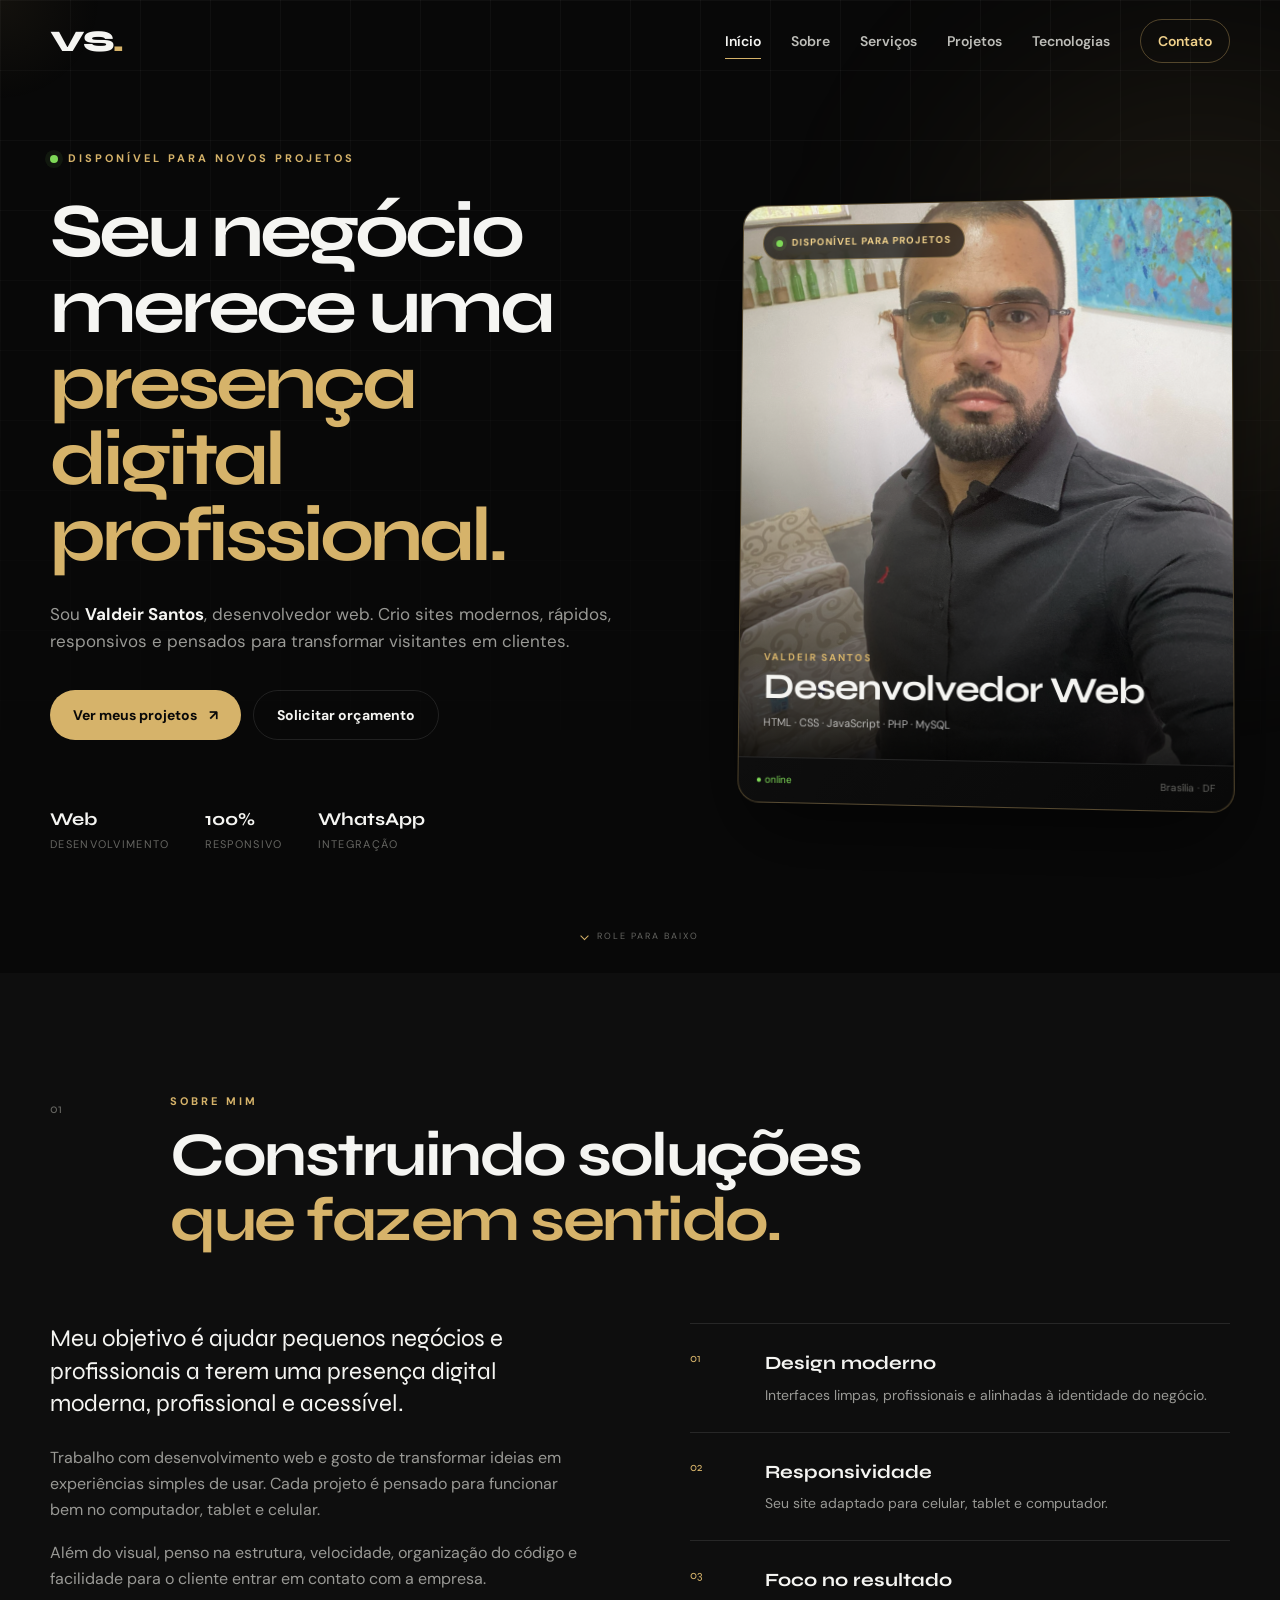
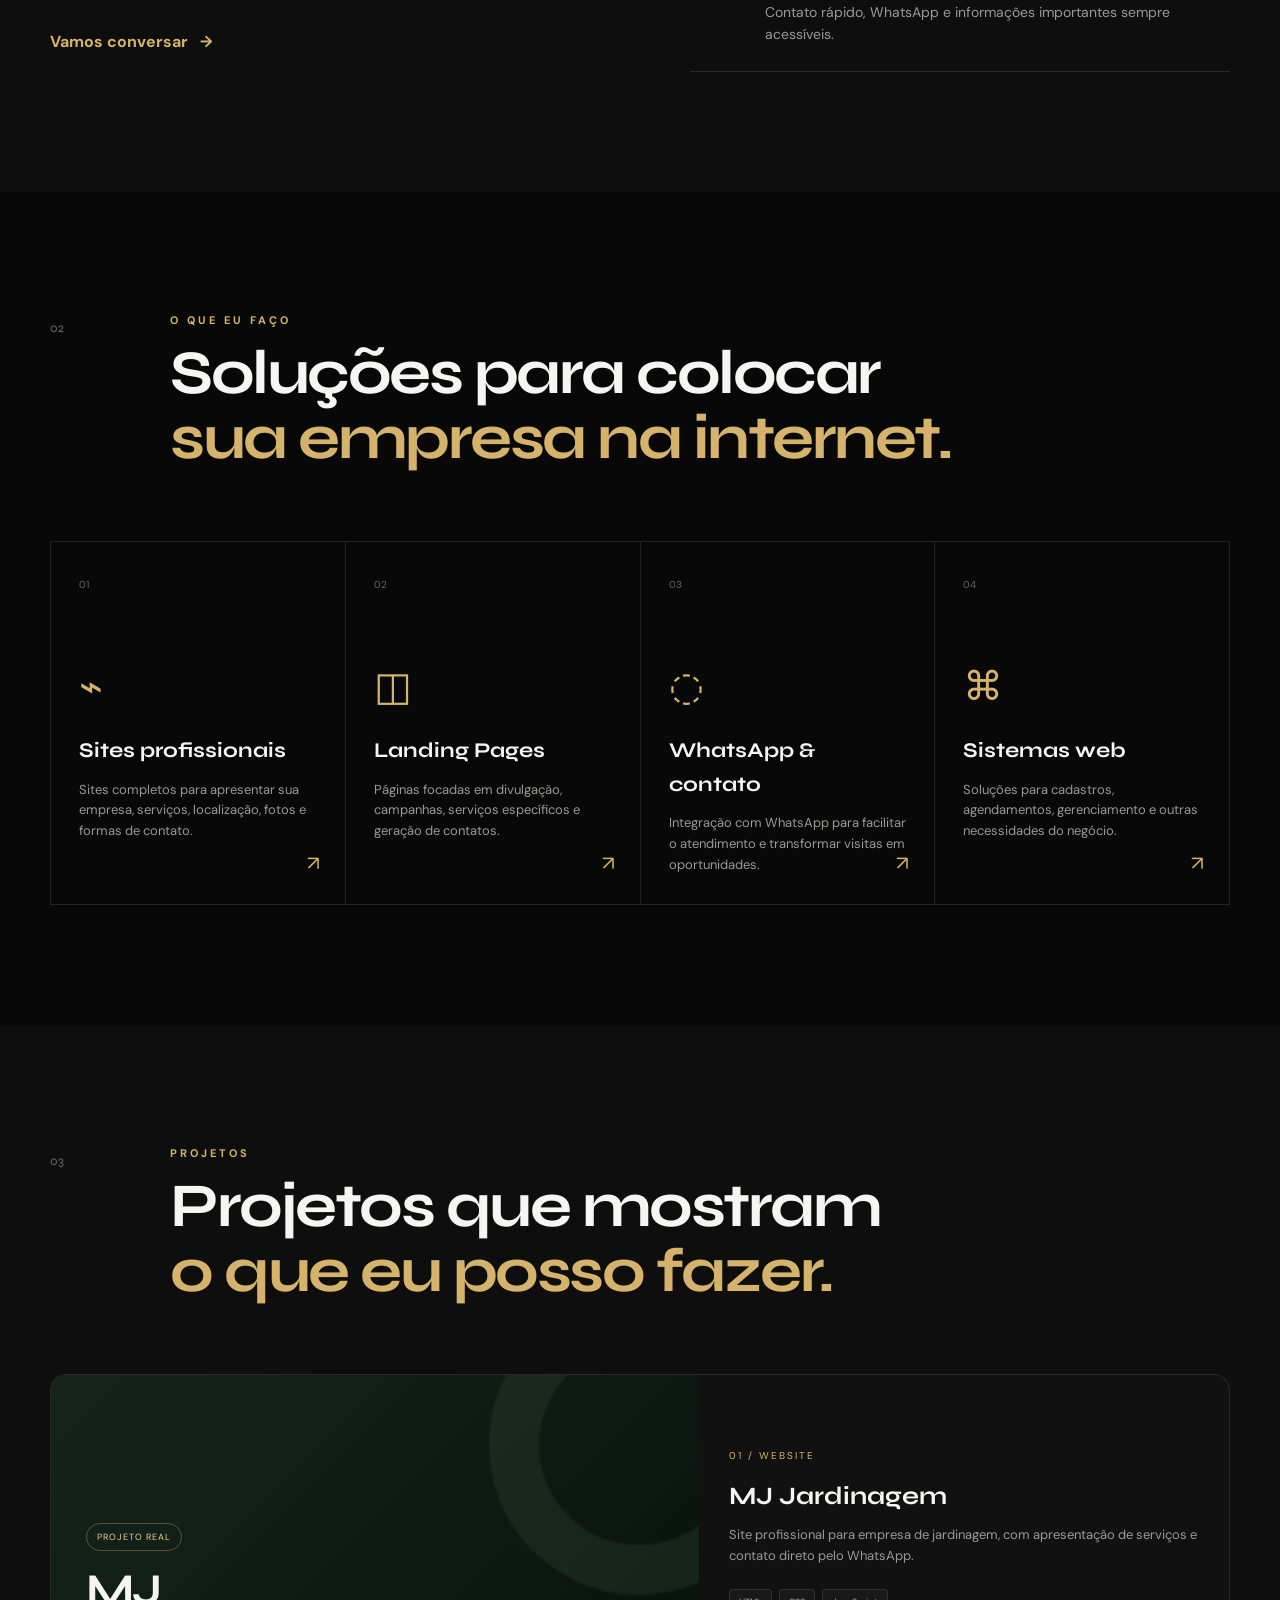
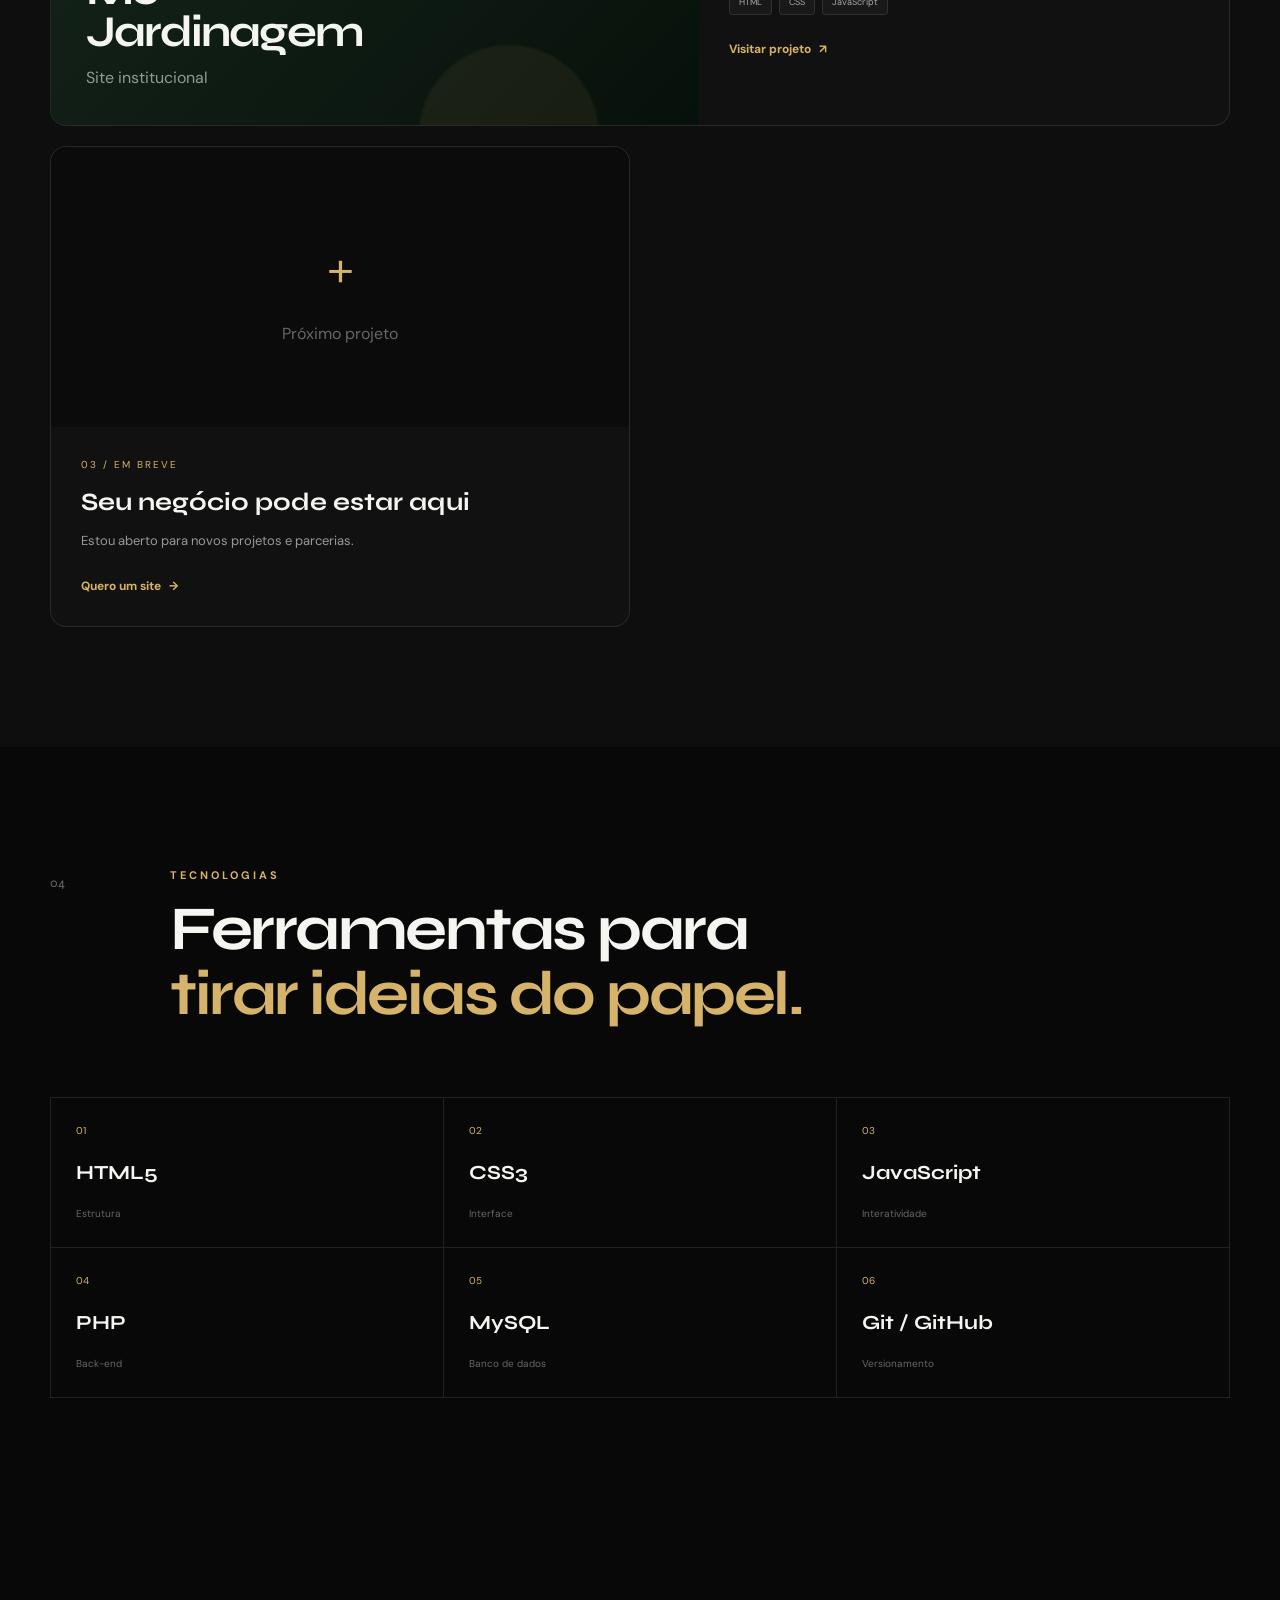
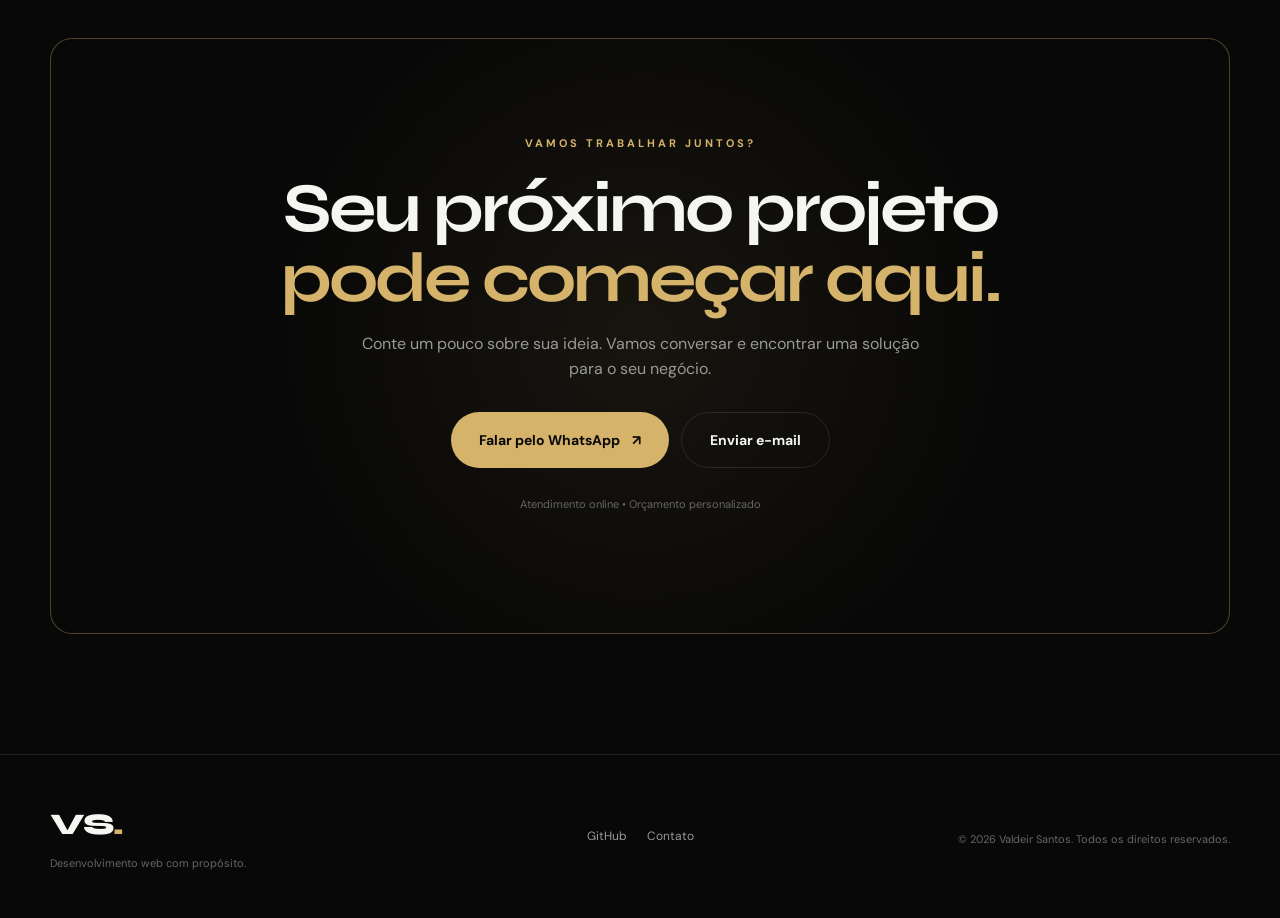
==== index.html @ 9210823c "Add files via upload" ====
<!DOCTYPE html>
<html lang="pt-BR">
<head>
    <meta charset="UTF-8">
    <meta name="viewport" content="width=device-width, initial-scale=1.0">
    <meta name="description" content="Portfólio profissional de Valdeir Santos — Desenvolvimento Web, sites profissionais, landing pages e sistemas web.">
    <meta name="author" content="Valdeir Santos">
    <meta name="theme-color" content="#0b0b0b">
    <title>Valdeir Santos | Desenvolvedor Web</title>

    <link rel="preconnect" href="https://fonts.googleapis.com">
    <link rel="preconnect" href="https://fonts.gstatic.com" crossorigin>
    <link href="https://fonts.googleapis.com/css2?family=DM+Sans:wght@400;500;600;700&family=Syne:wght@600;700;800&display=swap" rel="stylesheet">
    <link rel="stylesheet" href="style.css">
</head>

<body>
    <div class="cursor-glow"></div>

    <header class="header" id="header">
        <div class="container nav">
            <a href="#inicio" class="logo" aria-label="Página inicial">
                VS<span>.</span>
            </a>

            <button class="menu-toggle" id="menuToggle" aria-label="Abrir menu" aria-expanded="false">
                <span></span><span></span><span></span>
            </button>

            <nav class="nav-menu" id="navMenu">
                <a href="#inicio" class="nav-link active">Início</a>
                <a href="#sobre" class="nav-link">Sobre</a>
                <a href="#servicos" class="nav-link">Serviços</a>
                <a href="#projetos" class="nav-link">Projetos</a>
                <a href="#tecnologias" class="nav-link">Tecnologias</a>
                <a href="#contato" class="nav-link nav-cta">Contato</a>
            </nav>
        </div>
    </header>

    <main>
        <!-- HERO -->
        <section class="hero section" id="inicio">
            <div class="hero-grid"></div>

            <div class="container hero-content">
                <div class="hero-text reveal">
                    <p class="eyebrow"><span class="status-dot"></span> Disponível para novos projetos</p>

                    <h1>
                        Seu negócio merece uma
                        <span>presença digital profissional.</span>
                    </h1>

                    <p class="hero-description">
                        Sou <strong>Valdeir Santos</strong>, desenvolvedor web.
                        Crio sites modernos, rápidos, responsivos e pensados para
                        transformar visitantes em clientes.
                    </p>

                    <div class="hero-buttons">
                        <a href="#projetos" class="btn btn-primary">
                            Ver meus projetos
                            <span>↗</span>
                        </a>
                        <a href="#contato" class="btn btn-outline">
                            Solicitar orçamento
                        </a>
                    </div>

                    <div class="hero-stats">
                        <div>
                            <strong>Web</strong>
                            <span>Desenvolvimento</span>
                        </div>
                        <div>
                            <strong>100%</strong>
                            <span>Responsivo</span>
                        </div>
                        <div>
                            <strong>WhatsApp</strong>
                            <span>Integração</span>
                        </div>
                    </div>
                </div>

                <div class="hero-card-wrap reveal">
                    <div class="hero-photo-card">
                        <div class="hero-photo-frame">
                            <img
                                src="valdeir-santos.jpg"
                                alt="Valdeir Santos — Desenvolvedor Web"
                                class="hero-photo"
                            >
                            <div class="photo-gradient"></div>

                            <div class="photo-top-badge">
                                <span class="photo-status"></span>
                                Disponível para projetos
                            </div>

                            <div class="photo-info">
                                <span>VALDEIR SANTOS</span>
                                <strong>Desenvolvedor Web</strong>
                                <small>HTML · CSS · JavaScript · PHP · MySQL</small>
                            </div>
                        </div>

                        <div class="photo-card-footer">
                            <span>● online</span>
                            <span>Brasília · DF</span>
                        </div>
                    </div>
                </div>
                </div>
            </div>

            <div class="scroll-indicator">
                <span></span>
                role para baixo
            </div>
        </section>

        <!-- SOBRE -->
        <section class="section about" id="sobre">
            <div class="container">
                <div class="section-heading reveal">
                    <span class="section-number">01</span>
                    <div>
                        <p class="section-label">Sobre mim</p>
                        <h2>Construindo soluções<br><span>que fazem sentido.</span></h2>
                    </div>
                </div>

                <div class="about-grid">
                    <div class="about-text reveal">
                        <p class="lead">
                            Meu objetivo é ajudar pequenos negócios e profissionais
                            a terem uma presença digital moderna, profissional e
                            acessível.
                        </p>

                        <p>
                            Trabalho com desenvolvimento web e gosto de transformar
                            ideias em experiências simples de usar. Cada projeto é
                            pensado para funcionar bem no computador, tablet e celular.
                        </p>

                        <p>
                            Além do visual, penso na estrutura, velocidade,
                            organização do código e facilidade para o cliente entrar
                            em contato com a empresa.
                        </p>

                        <a href="#contato" class="text-link">Vamos conversar <span>→</span></a>
                    </div>

                    <div class="about-highlights reveal">
                        <div class="highlight">
                            <span class="highlight-icon">01</span>
                            <div>
                                <h3>Design moderno</h3>
                                <p>Interfaces limpas, profissionais e alinhadas à identidade do negócio.</p>
                            </div>
                        </div>

                        <div class="highlight">
                            <span class="highlight-icon">02</span>
                            <div>
                                <h3>Responsividade</h3>
                                <p>Seu site adaptado para celular, tablet e computador.</p>
                            </div>
                        </div>

                        <div class="highlight">
                            <span class="highlight-icon">03</span>
                            <div>
                                <h3>Foco no resultado</h3>
                                <p>Contato rápido, WhatsApp e informações importantes sempre acessíveis.</p>
                            </div>
                        </div>
                    </div>
                </div>
            </div>
        </section>

        <!-- SERVIÇOS -->
        <section class="section services" id="servicos">
            <div class="container">
                <div class="section-heading reveal">
                    <span class="section-number">02</span>
                    <div>
                        <p class="section-label">O que eu faço</p>
                        <h2>Soluções para colocar<br><span>sua empresa na internet.</span></h2>
                    </div>
                </div>

                <div class="services-grid">
                    <article class="service-card reveal">
                        <span class="service-number">01</span>
                        <div class="service-icon">⌁</div>
                        <h3>Sites profissionais</h3>
                        <p>Sites completos para apresentar sua empresa, serviços, localização, fotos e formas de contato.</p>
                        <span class="service-arrow">↗</span>
                    </article>

                    <article class="service-card reveal">
                        <span class="service-number">02</span>
                        <div class="service-icon">◫</div>
                        <h3>Landing Pages</h3>
                        <p>Páginas focadas em divulgação, campanhas, serviços específicos e geração de contatos.</p>
                        <span class="service-arrow">↗</span>
                    </article>

                    <article class="service-card reveal">
                        <span class="service-number">03</span>
                        <div class="service-icon">◌</div>
                        <h3>WhatsApp & contato</h3>
                        <p>Integração com WhatsApp para facilitar o atendimento e transformar visitas em oportunidades.</p>
                        <span class="service-arrow">↗</span>
                    </article>

                    <article class="service-card reveal">
                        <span class="service-number">04</span>
                        <div class="service-icon">⌘</div>
                        <h3>Sistemas web</h3>
                        <p>Soluções para cadastros, agendamentos, gerenciamento e outras necessidades do negócio.</p>
                        <span class="service-arrow">↗</span>
                    </article>
                </div>
            </div>
        </section>

        <!-- PROJETOS -->
        <section class="section projects" id="projetos">
            <div class="container">
                <div class="section-heading reveal">
                    <span class="section-number">03</span>
                    <div>
                        <p class="section-label">Projetos</p>
                        <h2>Projetos que mostram<br><span>o que eu posso fazer.</span></h2>
                    </div>
                </div>

                <div class="projects-grid">
                    <article class="project-card featured reveal">
                        <div class="project-visual gardening">
                            <div class="visual-content">
                                <span class="visual-badge">Projeto real</span>
                                <h3>MJ<br>Jardinagem</h3>
                                <p>Site institucional</p>
                            </div>
                            <div class="visual-shape shape-one"></div>
                            <div class="visual-shape shape-two"></div>
                        </div>

                        <div class="project-info">
                            <div>
                                <span class="project-type">01 / Website</span>
                                <h3>MJ Jardinagem</h3>
                                <p>Site profissional para empresa de jardinagem, com apresentação de serviços e contato direto pelo WhatsApp.</p>
                            </div>
                            <div class="project-tags">
                                <span>HTML</span>
                                <span>CSS</span>
                                <span>JavaScript</span>
                            </div>
                           <a class="project-link"
   href="https://valdeir1003.github.io/mj-jardinagem/index.html"
   target="_blank"
   rel="noopener noreferrer">
    Visitar projeto <span>↗</span>
</a>
                        </div>
                    </article>
                    <article class="project-card coming-soon reveal">
                        <div class="project-visual future">
                            <div class="future-plus">+</div>
                            <span>Próximo projeto</span>
                        </div>
                        <div class="project-info">
                            <span class="project-type">03 / Em breve</span>
                            <h3>Seu negócio pode estar aqui</h3>
                            <p>Estou aberto para novos projetos e parcerias.</p>
                            <a href="#contato" class="project-link">Quero um site <span>→</span></a>
                        </div>
                    </article>
                </div>
            </div>
        </section>

        <!-- TECNOLOGIAS -->
        <section class="section technologies" id="tecnologias">
            <div class="container">
                <div class="section-heading reveal">
                    <span class="section-number">04</span>
                    <div>
                        <p class="section-label">Tecnologias</p>
                        <h2>Ferramentas para<br><span>tirar ideias do papel.</span></h2>
                    </div>
                </div>

                <div class="tech-list reveal">
                    <div class="tech-item">
                        <span class="tech-symbol">01</span>
                        <strong>HTML5</strong>
                        <small>Estrutura</small>
                    </div>
                    <div class="tech-item">
                        <span class="tech-symbol">02</span>
                        <strong>CSS3</strong>
                        <small>Interface</small>
                    </div>
                    <div class="tech-item">
                        <span class="tech-symbol">03</span>
                        <strong>JavaScript</strong>
                        <small>Interatividade</small>
                    </div>
                    <div class="tech-item">
                        <span class="tech-symbol">04</span>
                        <strong>PHP</strong>
                        <small>Back-end</small>
                    </div>
                    <div class="tech-item">
                        <span class="tech-symbol">05</span>
                        <strong>MySQL</strong>
                        <small>Banco de dados</small>
                    </div>
                    <div class="tech-item">
                        <span class="tech-symbol">06</span>
                        <strong>Git / GitHub</strong>
                        <small>Versionamento</small>
                    </div>
                </div>
            </div>
        </section>

        <!-- CTA -->
        <section class="cta-section" id="contato">
            <div class="container">
                <div class="cta-box reveal">
                    <span class="section-label">Vamos trabalhar juntos?</span>
                    <h2>Seu próximo projeto<br><span>pode começar aqui.</span></h2>
                    <p>Conte um pouco sobre sua ideia. Vamos conversar e encontrar uma solução para o seu negócio.</p>

                    <div class="cta-buttons">
                        <a class="btn btn-primary btn-large" id="whatsappButton" href="#" target="_blank" rel="noopener noreferrer">
                            Falar pelo WhatsApp <span>↗</span>
                        </a>
                        <a class="btn btn-outline btn-large" href="mailto:valdeir4500@gmail.com">
                            Enviar e-mail
                        </a>
                    </div>

                    <p class="contact-note">Atendimento online • Orçamento personalizado</p>
                </div>
            </div>
        </section>
    </main>

    <footer class="footer">
        <div class="container footer-content">
            <div>
                <a href="#inicio" class="logo">VS<span>.</span></a>
                <p>Desenvolvimento web com propósito.</p>
            </div>

            <div class="footer-social">
                <a href="https://github.com/valdeir1003" target="_blank" rel="noopener noreferrer" aria-label="GitHub">GitHub</a>
                <a href="#contato">Contato</a>
            </div>

            <p class="copyright">© <span id="year"></span> Valdeir Santos. Todos os direitos reservados.</p>
        </div>
    </footer>

    <a href="#inicio" class="back-top" id="backTop" aria-label="Voltar ao topo">↑</a>

    <script src="script.js"></script>
</body>
</html>
---- style.css ----
* {
    margin: 0;
    padding: 0;
    box-sizing: border-box;
}

:root {
    --bg: #080808;
    --bg-soft: #0e0e0e;
    --card: #111111;
    --card-hover: #151515;
    --text: #f5f5f2;
    --muted: #999995;
    --muted-2: #666662;
    --gold: #d6b36a;
    --gold-light: #f0d18b;
    --line: rgba(255, 255, 255, 0.10);
    --line-gold: rgba(214, 179, 106, 0.35);
    --max: 1180px;
}

html {
    scroll-behavior: smooth;
}

body {
    background: var(--bg);
    color: var(--text);
    font-family: "DM Sans", sans-serif;
    line-height: 1.6;
    overflow-x: hidden;
}

body::selection {
    background: var(--gold);
    color: #000;
}

a {
    color: inherit;
    text-decoration: none;
}

button,
a {
    -webkit-tap-highlight-color: transparent;
}

.container {
    width: min(100% - 40px, var(--max));
    margin-inline: auto;
}

.section {
    padding: 120px 0;
    position: relative;
}

.header {
    position: fixed;
    inset: 0 0 auto;
    z-index: 1000;
    border-bottom: 1px solid transparent;
    transition: 0.3s ease;
}

.header.scrolled {
    background: rgba(8, 8, 8, 0.88);
    backdrop-filter: blur(18px);
    border-bottom-color: var(--line);
}

.nav {
    height: 82px;
    display: flex;
    align-items: center;
    justify-content: space-between;
}

.logo {
    font-family: "Syne", sans-serif;
    font-size: 30px;
    font-weight: 800;
    letter-spacing: -2px;
}

.logo span {
    color: var(--gold);
}

.nav-menu {
    display: flex;
    align-items: center;
    gap: 30px;
}

.nav-link {
    position: relative;
    color: #bdbdb8;
    font-size: 14px;
    font-weight: 600;
    transition: 0.25s ease;
}

.nav-link:hover,
.nav-link.active {
    color: var(--text);
}

.nav-link:not(.nav-cta)::after {
    content: "";
    position: absolute;
    width: 0;
    height: 1px;
    left: 0;
    bottom: -7px;
    background: var(--gold);
    transition: width 0.25s ease;
}

.nav-link:hover::after,
.nav-link.active::after {
    width: 100%;
}

.nav-cta {
    border: 1px solid var(--line-gold);
    padding: 10px 17px;
    border-radius: 999px;
    color: var(--gold-light);
}

.nav-cta:hover {
    background: var(--gold);
    color: #080808;
}

.menu-toggle {
    display: none;
    background: none;
    border: 0;
    cursor: pointer;
}

.menu-toggle span {
    width: 27px;
    height: 2px;
    display: block;
    background: var(--text);
    margin: 5px 0;
    transition: 0.25s;
}

/* HERO */
.hero {
    min-height: 100vh;
    display: flex;
    align-items: center;
    padding-top: 150px;
    overflow: hidden;
}

.hero-grid {
    position: absolute;
    inset: 0;
    background-image:
        linear-gradient(rgba(255,255,255,.035) 1px, transparent 1px),
        linear-gradient(90deg, rgba(255,255,255,.035) 1px, transparent 1px);
    background-size: 70px 70px;
    mask-image: linear-gradient(to bottom, black, transparent 90%);
    pointer-events: none;
}

.hero::before {
    content: "";
    position: absolute;
    width: 520px;
    height: 520px;
    right: -180px;
    top: 5%;
    background: rgba(214, 179, 106, 0.08);
    filter: blur(100px);
    border-radius: 50%;
}

.hero-content {
    position: relative;
    display: grid;
    grid-template-columns: 1.1fr .9fr;
    align-items: center;
    gap: 80px;
}

.eyebrow,
.section-label {
    color: var(--gold);
    text-transform: uppercase;
    letter-spacing: 3px;
    font-size: 11px;
    font-weight: 700;
}

.eyebrow {
    display: flex;
    align-items: center;
    gap: 10px;
    margin-bottom: 25px;
}

.status-dot {
    width: 8px;
    height: 8px;
    border-radius: 50%;
    background: #7ed957;
    box-shadow: 0 0 0 5px rgba(126, 217, 87, .08);
}

.hero h1 {
    max-width: 760px;
    font-family: "Syne", sans-serif;
    font-size: clamp(48px, 6vw, 82px);
    line-height: .99;
    letter-spacing: -4px;
}

.hero h1 span,
.section-heading h2 span,
.cta-box h2 span {
    color: var(--gold);
}

.hero-description {
    max-width: 640px;
    color: var(--muted);
    font-size: 17px;
    margin: 28px 0 35px;
}

.hero-description strong {
    color: var(--text);
}

.hero-buttons,
.cta-buttons {
    display: flex;
    flex-wrap: wrap;
    gap: 12px;
}

.btn {
    display: inline-flex;
    align-items: center;
    justify-content: center;
    gap: 12px;
    min-height: 50px;
    padding: 0 23px;
    border-radius: 999px;
    font-size: 14px;
    font-weight: 700;
    transition: transform .25s ease, background .25s ease, border .25s ease;
}

.btn:hover {
    transform: translateY(-3px);
}

.btn-primary {
    color: #080808;
    background: var(--gold);
}

.btn-primary:hover {
    background: var(--gold-light);
}

.btn-outline {
    border: 1px solid var(--line);
    color: var(--text);
}

.btn-outline:hover {
    border-color: var(--line-gold);
    background: rgba(214,179,106,.06);
}

.hero-stats {
    display: flex;
    gap: 35px;
    margin-top: 65px;
}

.hero-stats div {
    display: flex;
    flex-direction: column;
    gap: 2px;
}

.hero-stats strong {
    font-family: "Syne", sans-serif;
    font-size: 18px;
}

.hero-stats span {
    color: var(--muted-2);
    font-size: 11px;
    text-transform: uppercase;
    letter-spacing: 1.3px;
}

.hero-card-wrap {
    perspective: 1200px;
}

.hero-card {
    border: 1px solid var(--line);
    background: linear-gradient(145deg, #151515, #0b0b0b);
    border-radius: 18px;
    overflow: hidden;
    box-shadow: 0 35px 80px rgba(0,0,0,.5);
    transform: rotateY(-8deg) rotateX(3deg);
    transition: transform .5s ease;
}

.hero-card:hover {
    transform: rotateY(0) rotateX(0) translateY(-8px);
}

.card-top {
    height: 46px;
    display: flex;
    align-items: center;
    gap: 6px;
    padding: 0 16px;
    border-bottom: 1px solid var(--line);
}

.window-dot {
    width: 7px;
    height: 7px;
    border-radius: 50%;
    background: #555;
}

.code-label {
    margin-left: auto;
    color: var(--muted-2);
    font-size: 10px;
}

.code {
    padding: 40px 30px;
    font-family: "Courier New", monospace;
    font-size: 14px;
    line-height: 2;
    color: #c8c8c8;
}

.indent {
    padding-left: 22px;
}

.code-purple { color: #c792ea; }
.code-blue { color: #82aaff; }
.code-green { color: #c3e88d; }
.code-yellow { color: #ecc48d; }
.code-orange { color: #f78c6c; }

.card-footer {
    display: flex;
    justify-content: space-between;
    padding: 14px 18px;
    border-top: 1px solid var(--line);
    color: var(--muted-2);
    font-size: 10px;
}

.card-footer span:first-child {
    color: #7ed957;
}

.scroll-indicator {
    position: absolute;
    bottom: 30px;
    left: 50%;
    transform: translateX(-50%);
    display: flex;
    align-items: center;
    gap: 9px;
    color: var(--muted-2);
    font-size: 9px;
    text-transform: uppercase;
    letter-spacing: 2px;
}

.scroll-indicator span {
    width: 6px;
    height: 6px;
    border-right: 1px solid var(--gold);
    border-bottom: 1px solid var(--gold);
    transform: rotate(45deg);
}

/* SECTION HEADING */
.section-heading {
    display: grid;
    grid-template-columns: 90px 1fr;
    gap: 30px;
    margin-bottom: 70px;
}

.section-number {
    color: var(--muted-2);
    font-family: "Syne", sans-serif;
    font-size: 13px;
    padding-top: 6px;
}

.section-heading h2 {
    margin-top: 12px;
    font-family: "Syne", sans-serif;
    font-size: clamp(38px, 5vw, 62px);
    line-height: 1.05;
    letter-spacing: -2.5px;
}

/* ABOUT */
.about {
    background: var(--bg-soft);
}

.about-grid {
    display: grid;
    grid-template-columns: 1fr 1fr;
    gap: 100px;
}

.about-text .lead {
    color: var(--text);
    font-family: "Syne", sans-serif;
    font-size: 24px;
    line-height: 1.35;
    margin-bottom: 25px;
}

.about-text p:not(.lead) {
    color: var(--muted);
    margin-bottom: 18px;
}

.text-link {
    display: inline-flex;
    gap: 12px;
    color: var(--gold);
    font-weight: 700;
    margin-top: 20px;
}

.text-link span {
    transition: .25s;
}

.text-link:hover span {
    transform: translateX(5px);
}

.about-highlights {
    border-top: 1px solid var(--line);
}

.highlight {
    display: grid;
    grid-template-columns: 55px 1fr;
    gap: 20px;
    padding: 25px 0;
    border-bottom: 1px solid var(--line);
}

.highlight-icon {
    color: var(--gold);
    font-family: "Syne", sans-serif;
    font-size: 12px;
}

.highlight h3 {
    font-family: "Syne", sans-serif;
    margin-bottom: 5px;
}

.highlight p {
    color: var(--muted);
    font-size: 14px;
}

/* SERVICES */
.services-grid {
    display: grid;
    grid-template-columns: repeat(4, 1fr);
    border-top: 1px solid var(--line);
    border-left: 1px solid var(--line);
}

.service-card {
    position: relative;
    min-height: 340px;
    padding: 28px;
    border-right: 1px solid var(--line);
    border-bottom: 1px solid var(--line);
    transition: .35s ease;
}

.service-card:hover {
    background: var(--card);
    transform: translateY(-5px);
}

.service-number {
    color: var(--muted-2);
    font-size: 10px;
}

.service-icon {
    color: var(--gold);
    font-size: 40px;
    line-height: 1;
    margin: 70px 0 28px;
}

.service-card h3 {
    font-family: "Syne", sans-serif;
    font-size: 21px;
    margin-bottom: 12px;
}

.service-card p {
    color: var(--muted);
    font-size: 13px;
}

.service-arrow {
    position: absolute;
    right: 25px;
    bottom: 25px;
    color: var(--gold);
    font-size: 20px;
}

/* PROJECTS */
.projects {
    background: var(--bg-soft);
}

.projects-grid {
    display: grid;
    grid-template-columns: repeat(2, 1fr);
    gap: 20px;
}

.project-card {
    background: var(--card);
    border: 1px solid var(--line);
    border-radius: 16px;
    overflow: hidden;
    transition: .35s ease;
}

.project-card:hover {
    transform: translateY(-6px);
    border-color: var(--line-gold);
}

.project-card.featured {
    grid-column: span 2;
    display: grid;
    grid-template-columns: 1.1fr .9fr;
}

.project-visual {
    min-height: 350px;
    position: relative;
    overflow: hidden;
    display: flex;
    align-items: flex-end;
    padding: 35px;
}

.gardening {
    background: linear-gradient(135deg, #15251b, #07110b);
}

.barber {
    background: linear-gradient(135deg, #211c15, #0c0a08);
    min-height: 280px;
}

.future {
    min-height: 280px;
    background: #0b0b0b;
    align-items: center;
    justify-content: center;
    flex-direction: column;
    gap: 12px;
    color: var(--muted-2);
}

.visual-content {
    position: relative;
    z-index: 2;
}

.visual-badge {
    display: inline-block;
    color: var(--gold-light);
    border: 1px solid var(--line-gold);
    padding: 6px 10px;
    border-radius: 999px;
    font-size: 9px;
    text-transform: uppercase;
    letter-spacing: 1px;
    margin-bottom: 18px;
}

.visual-content h3 {
    font-family: "Syne", sans-serif;
    font-size: 44px;
    line-height: .95;
    letter-spacing: -2px;
}

.visual-content p {
    color: rgba(255,255,255,.55);
    margin-top: 12px;
}

.visual-shape {
    position: absolute;
    border-radius: 50%;
    filter: blur(1px);
}

.shape-one {
    width: 300px;
    height: 300px;
    right: -90px;
    top: -80px;
    border: 50px solid rgba(111, 157, 105, .12);
}

.shape-two {
    width: 180px;
    height: 180px;
    right: 100px;
    bottom: -100px;
    background: rgba(168, 132, 72, .10);
}

.barber-lines::before,
.barber-lines::after {
    content: "";
    position: absolute;
    width: 420px;
    height: 40px;
    border: 2px solid rgba(214,179,106,.15);
    transform: rotate(-35deg);
}

.barber-lines::before {
    right: -100px;
    top: 50px;
}

.barber-lines::after {
    right: -120px;
    top: 140px;
}

.future-plus {
    font-size: 50px;
    color: var(--gold);
    font-weight: 300;
}

.project-info {
    padding: 30px;
    display: flex;
    flex-direction: column;
    justify-content: center;
}

.project-type {
    color: var(--gold);
    font-size: 10px;
    text-transform: uppercase;
    letter-spacing: 2px;
}

.project-info h3 {
    font-family: "Syne", sans-serif;
    font-size: 25px;
    margin: 9px 0;
}

.project-info p {
    color: var(--muted);
    font-size: 13px;
    max-width: 480px;
}

.project-tags {
    display: flex;
    flex-wrap: wrap;
    gap: 7px;
    margin-top: 22px;
}

.project-tags span {
    color: #aaa;
    background: #191919;
    border: 1px solid var(--line);
    padding: 5px 9px;
    border-radius: 4px;
    font-size: 9px;
}

.project-link {
    width: fit-content;
    display: inline-flex;
    align-items: center;
    gap: 8px;
    color: var(--gold);
    font-size: 12px;
    font-weight: 700;
    margin-top: 25px;
}

.project-link span {
    transition: .25s;
}

.project-link:hover span {
    transform: translate(4px, -4px);
}

/* TECHNOLOGIES */
.tech-list {
    display: grid;
    grid-template-columns: repeat(3, 1fr);
    border-top: 1px solid var(--line);
    border-left: 1px solid var(--line);
}

.tech-item {
    min-height: 150px;
    padding: 25px;
    border-right: 1px solid var(--line);
    border-bottom: 1px solid var(--line);
    display: flex;
    flex-direction: column;
    justify-content: space-between;
    transition: .25s;
}

.tech-item:hover {
    background: var(--card);
}

.tech-symbol {
    color: var(--gold);
    font-size: 10px;
}

.tech-item strong {
    font-family: "Syne", sans-serif;
    font-size: 20px;
}

.tech-item small {
    color: var(--muted-2);
    font-size: 10px;
}

/* CTA */
.cta-section {
    padding: 120px 0;
}

.cta-box {
    text-align: center;
    border: 1px solid var(--line-gold);
    background: radial-gradient(circle at center, rgba(214,179,106,.08), transparent 60%);
    border-radius: 22px;
    padding: 90px 30px;
}

.cta-box h2 {
    font-family: "Syne", sans-serif;
    font-size: clamp(40px, 6vw, 70px);
    line-height: 1;
    letter-spacing: -3px;
    margin: 18px auto;
}

.cta-box > p {
    max-width: 580px;
    margin: 0 auto 30px;
    color: var(--muted);
}

.cta-buttons {
    justify-content: center;
}

.btn-large {
    min-height: 56px;
    padding-inline: 28px;
}

.contact-note {
    margin-top: 28px !important;
    color: var(--muted-2) !important;
    font-size: 11px;
}

/* FOOTER */
.footer {
    border-top: 1px solid var(--line);
    padding: 45px 0;
}

.footer-content {
    display: grid;
    grid-template-columns: 1fr auto 1fr;
    align-items: center;
    gap: 30px;
}

.footer p {
    color: var(--muted-2);
    font-size: 11px;
    margin-top: 7px;
}

.footer-social {
    display: flex;
    gap: 20px;
    color: var(--muted);
    font-size: 12px;
}

.footer-social a:hover {
    color: var(--gold);
}

.copyright {
    text-align: right;
}

/* BACK TOP */
.back-top {
    position: fixed;
    right: 22px;
    bottom: 22px;
    width: 42px;
    height: 42px;
    display: grid;
    place-items: center;
    border: 1px solid var(--line-gold);
    border-radius: 50%;
    background: rgba(8,8,8,.8);
    color: var(--gold);
    opacity: 0;
    visibility: hidden;
    transform: translateY(10px);
    transition: .3s;
    z-index: 900;
}

.back-top.show {
    opacity: 1;
    visibility: visible;
    transform: translateY(0);
}

/* REVEAL */
.reveal {
    opacity: 0;
    transform: translateY(25px);
    transition: opacity .7s ease, transform .7s ease;
}

.reveal.visible {
    opacity: 1;
    transform: translateY(0);
}

/* CURSOR */
.cursor-glow {
    position: fixed;
    width: 220px;
    height: 220px;
    pointer-events: none;
    border-radius: 50%;
    background: radial-gradient(circle, rgba(214,179,106,.06), transparent 65%);
    transform: translate(-50%, -50%);
    z-index: 0;
}

/* RESPONSIVE */
@media (max-width: 1000px) {
    .hero-content {
        grid-template-columns: 1fr;
        gap: 55px;
    }

    .hero-card-wrap {
        max-width: 650px;
    }

    .hero-card {
        transform: none;
    }

    .services-grid {
        grid-template-columns: repeat(2, 1fr);
    }

    .about-grid {
        gap: 50px;
    }
}

@media (max-width: 760px) {
    .container {
        width: min(100% - 28px, var(--max));
    }

    .section {
        padding: 85px 0;
    }

    .nav {
        height: 70px;
    }

    .menu-toggle {
        display: block;
        z-index: 1001;
    }

    .nav-menu {
        position: fixed;
        inset: 70px 0 auto;
        background: rgba(8,8,8,.97);
        backdrop-filter: blur(18px);
        padding: 25px 20px 30px;
        flex-direction: column;
        align-items: stretch;
        gap: 5px;
        border-bottom: 1px solid var(--line);
        transform: translateY(-130%);
        transition: .35s ease;
    }

    .nav-menu.open {
        transform: translateY(0);
    }

    .nav-link {
        padding: 13px 10px;
    }

    .nav-cta {
        text-align: center;
        margin-top: 8px;
    }

    .hero {
        padding-top: 120px;
        min-height: auto;
        padding-bottom: 100px;
    }

    .hero h1 {
        font-size: clamp(43px, 13vw, 62px);
        letter-spacing: -3px;
    }

    .hero-description {
        font-size: 15px;
    }

    .hero-stats {
        gap: 20px;
        margin-top: 45px;
        flex-wrap: wrap;
    }

    .hero-card {
        border-radius: 12px;
    }

    .code {
        padding: 28px 20px;
        font-size: 11px;
    }

    .section-heading {
        grid-template-columns: 1fr;
        gap: 10px;
        margin-bottom: 45px;
    }

    .section-heading h2 {
        font-size: 39px;
        letter-spacing: -1.8px;
    }

    .about-grid {
        grid-template-columns: 1fr;
        gap: 50px;
    }

    .services-grid {
        grid-template-columns: 1fr;
    }

    .service-card {
        min-height: 290px;
    }

    .service-icon {
        margin-top: 50px;
    }

    .projects-grid {
        grid-template-columns: 1fr;
    }

    .project-card.featured {
        grid-column: auto;
        display: block;
    }

    .project-visual {
        min-height: 290px;
    }

    .visual-content h3 {
        font-size: 38px;
    }

    .tech-list {
        grid-template-columns: repeat(2, 1fr);
    }

    .cta-section {
        padding: 85px 0;
    }

    .cta-box {
        padding: 65px 20px;
    }

    .cta-box h2 {
        font-size: 42px;
        letter-spacing: -2px;
    }

    .footer-content {
        grid-template-columns: 1fr;
        text-align: center;
    }

    .footer-social {
        justify-content: center;
    }

    .copyright {
        text-align: center;
    }

    .cursor-glow {
        display: none;
    }

    .scroll-indicator {
        display: none;
    }
}

@media (max-width: 430px) {
    .hero-buttons,
    .cta-buttons {
        flex-direction: column;
    }

    .btn {
        width: 100%;
    }

    .tech-list {
        grid-template-columns: 1fr;
    }

    .hero-stats {
        display: grid;
        grid-template-columns: 1fr 1fr;
    }
}


/* FOTO DE PERFIL — HERO */
.hero-photo-card {
    border: 1px solid var(--line-gold);
    background: linear-gradient(145deg, #151515, #090909);
    border-radius: 22px;
    overflow: hidden;
    box-shadow: 0 35px 80px rgba(0,0,0,.55);
    transform: rotateY(-5deg) rotateX(2deg);
    transition: transform .5s ease, border-color .35s ease;
}

.hero-photo-card:hover {
    transform: rotateY(0) rotateX(0) translateY(-8px);
    border-color: rgba(214,179,106,.55);
}

.hero-photo-frame {
    position: relative;
    min-height: 560px;
    overflow: hidden;
    background: #101010;
}

.hero-photo {
    width: 100%;
    height: 560px;
    display: block;
    object-fit: cover;
    object-position: center 24%;
    filter: saturate(.92) contrast(1.03);
}

.photo-gradient {
    position: absolute;
    inset: 0;
    background:
        linear-gradient(to bottom, rgba(0,0,0,.05) 35%, rgba(0,0,0,.18) 55%, rgba(0,0,0,.88) 100%);
    pointer-events: none;
}

.photo-top-badge {
    position: absolute;
    top: 20px;
    left: 20px;
    display: inline-flex;
    align-items: center;
    gap: 9px;
    padding: 9px 13px;
    border: 1px solid rgba(214,179,106,.42);
    border-radius: 999px;
    background: rgba(8,8,8,.68);
    backdrop-filter: blur(10px);
    color: var(--gold-light);
    font-size: 10px;
    font-weight: 700;
    text-transform: uppercase;
    letter-spacing: 1px;
}

.photo-status {
    width: 7px;
    height: 7px;
    border-radius: 50%;
    background: #7ed957;
    box-shadow: 0 0 0 4px rgba(126,217,87,.10);
}

.photo-info {
    position: absolute;
    left: 25px;
    right: 25px;
    bottom: 25px;
    display: flex;
    flex-direction: column;
    gap: 4px;
}

.photo-info span {
    color: var(--gold);
    font-size: 10px;
    font-weight: 700;
    letter-spacing: 2px;
}

.photo-info strong {
    font-family: "Syne", sans-serif;
    font-size: clamp(25px, 3vw, 36px);
    line-height: 1;
    letter-spacing: -1px;
}

.photo-info small {
    color: rgba(255,255,255,.68);
    font-size: 11px;
    margin-top: 5px;
}

.photo-card-footer {
    display: flex;
    justify-content: space-between;
    padding: 14px 18px;
    border-top: 1px solid var(--line);
    color: var(--muted-2);
    font-size: 10px;
}

.photo-card-footer span:first-child {
    color: #7ed957;
}

@media (max-width: 1000px) {
    .hero-photo-card {
        transform: none;
    }

    .hero-photo-frame,
    .hero-photo {
        min-height: 520px;
        height: 520px;
    }
}

@media (max-width: 760px) {
    .hero-photo-card {
        border-radius: 16px;
    }

    .hero-photo-frame,
    .hero-photo {
        min-height: 480px;
        height: 480px;
    }

    .photo-top-badge {
        top: 15px;
        left: 15px;
        font-size: 9px;
    }

    .photo-info {
        left: 18px;
        right: 18px;
        bottom: 20px;
    }
}

@media (max-width: 430px) {
    .hero-photo-frame,
    .hero-photo {
        min-height: 430px;
        height: 430px;
    }

    .photo-info strong {
        font-size: 27px;
    }

    .photo-info small {
        font-size: 10px;
    }
}
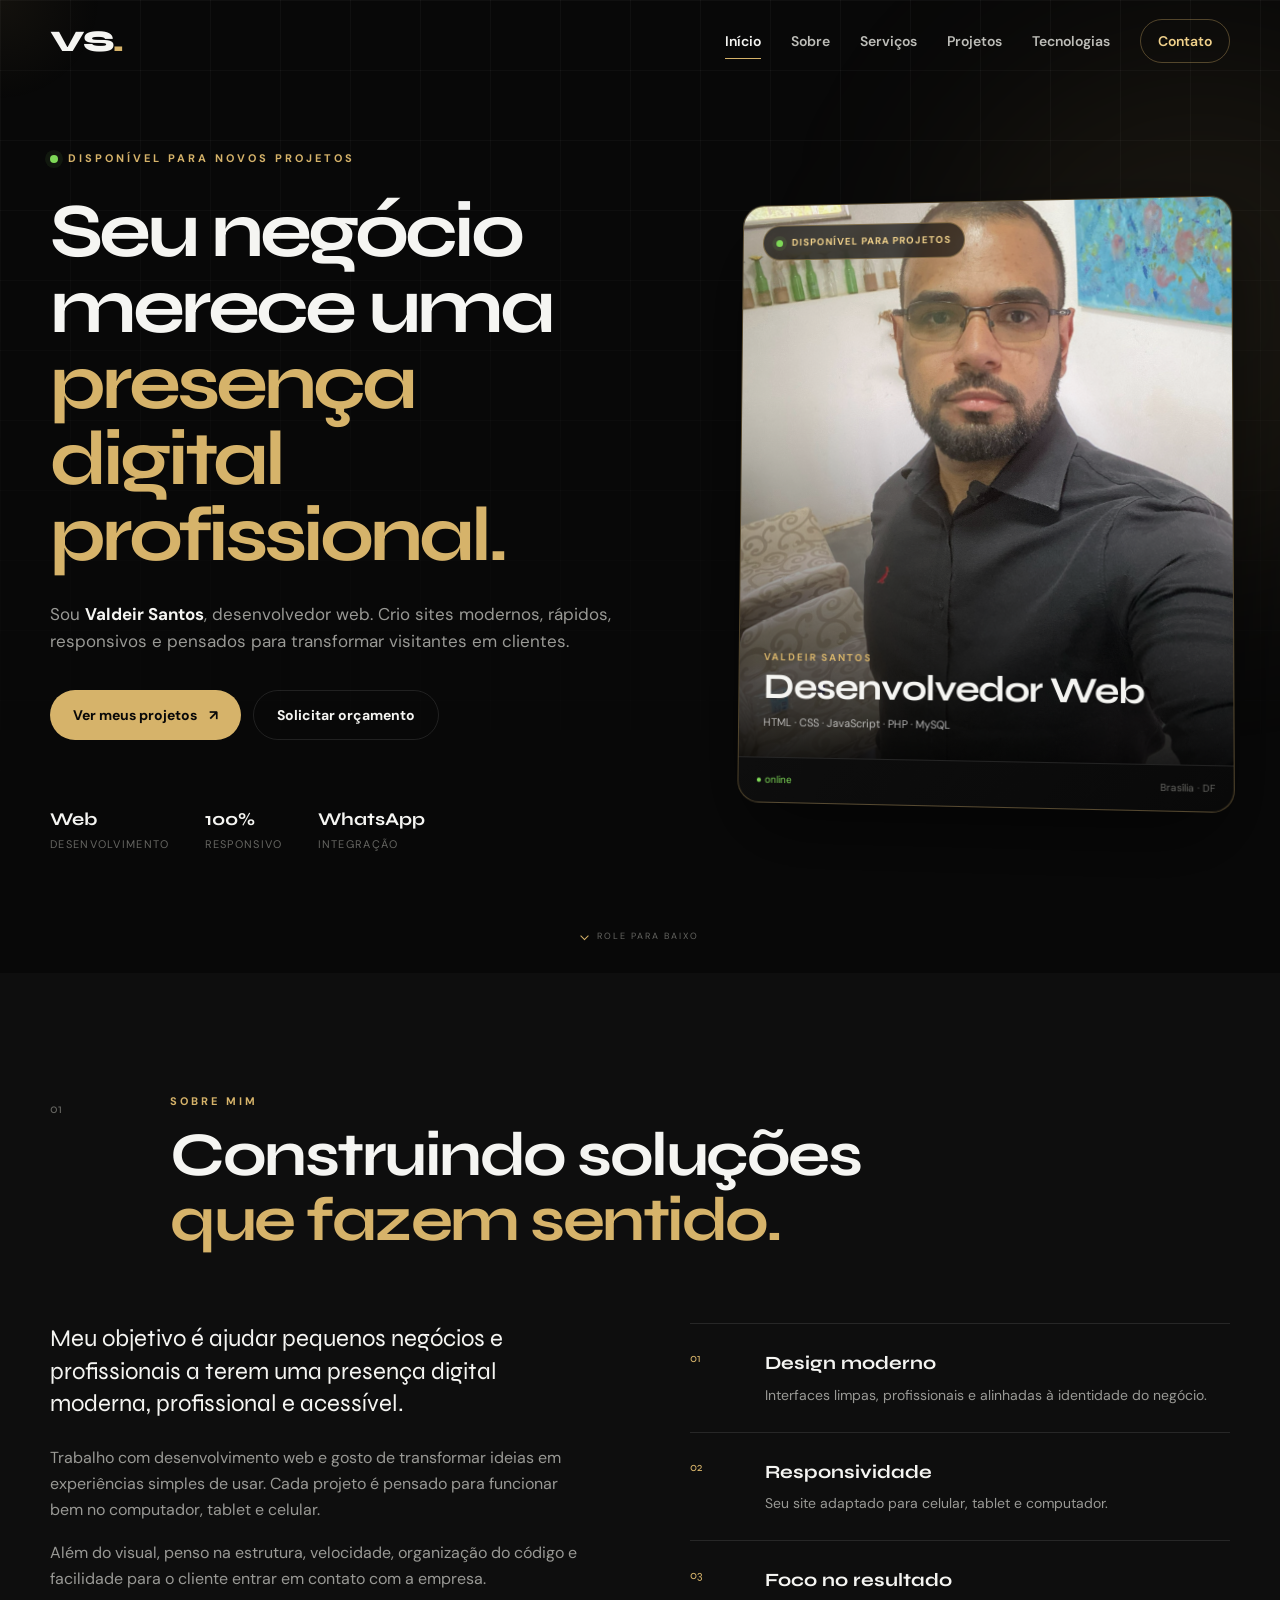
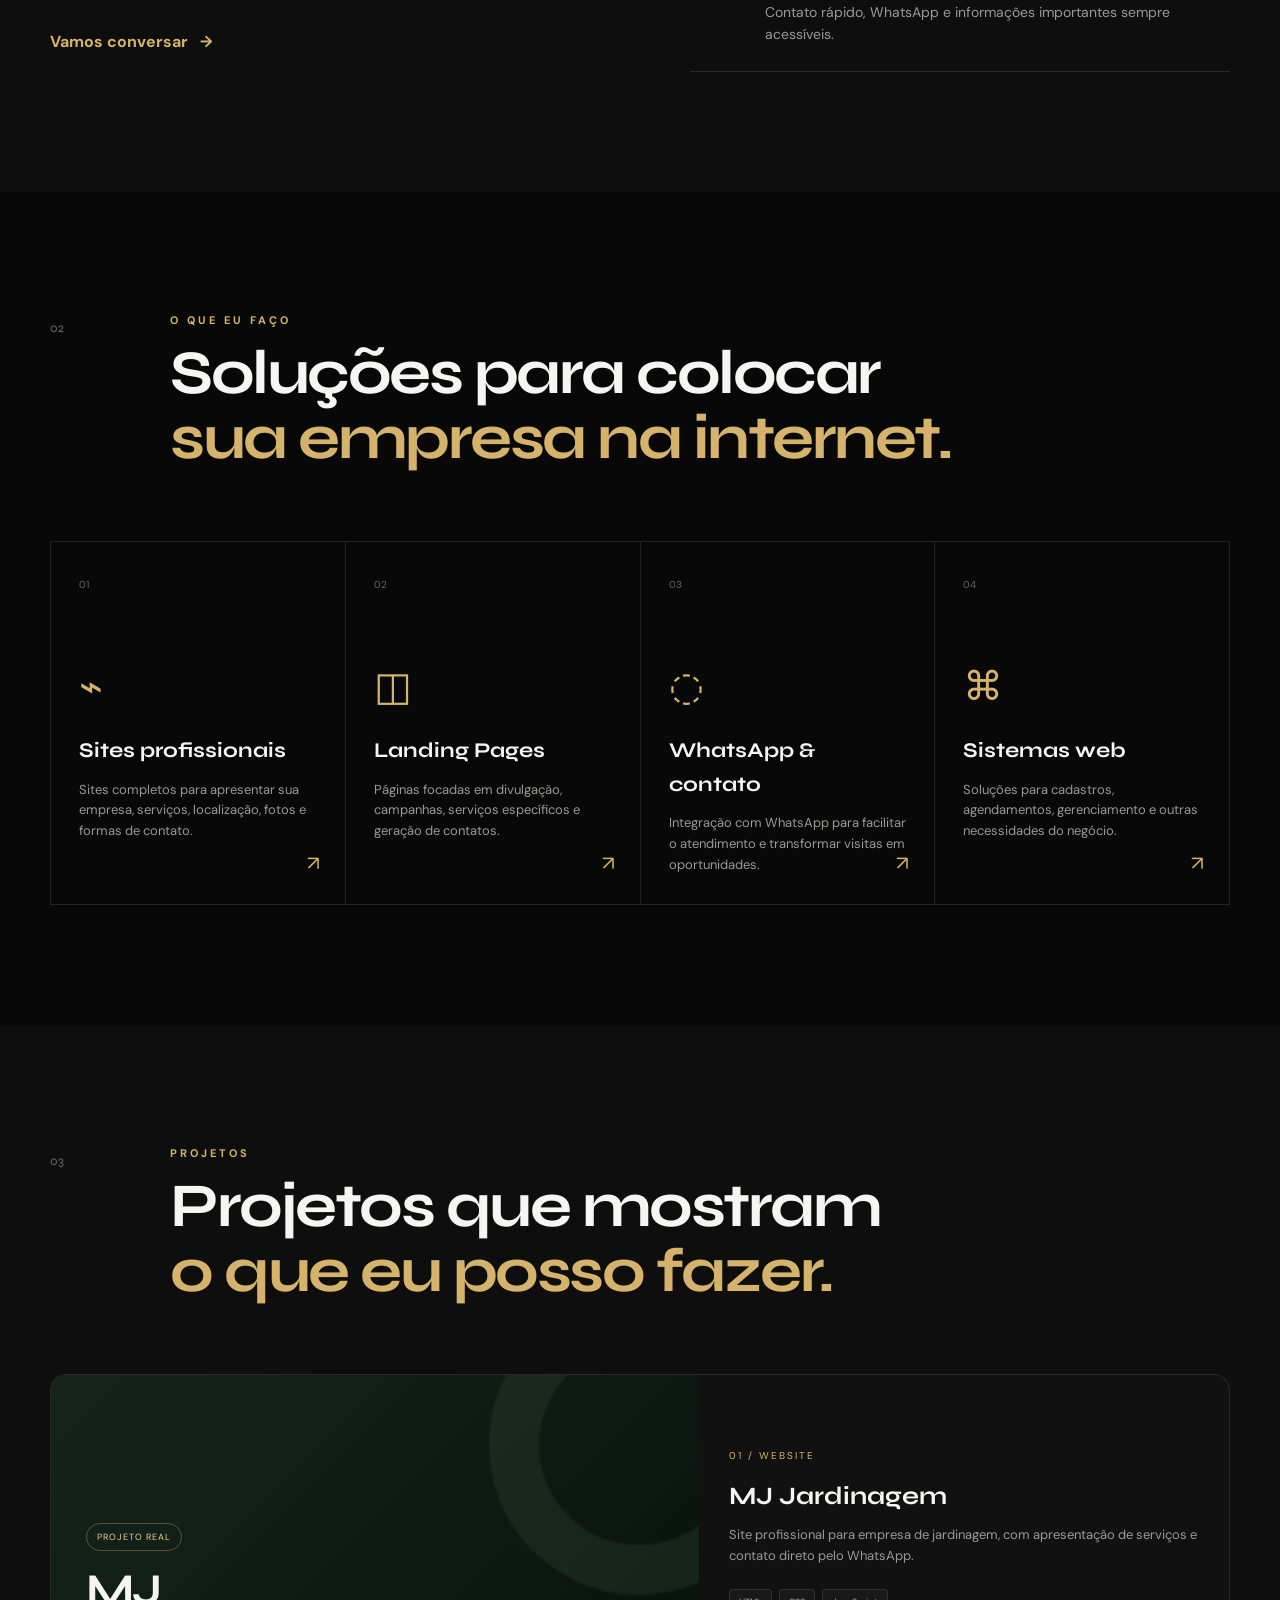
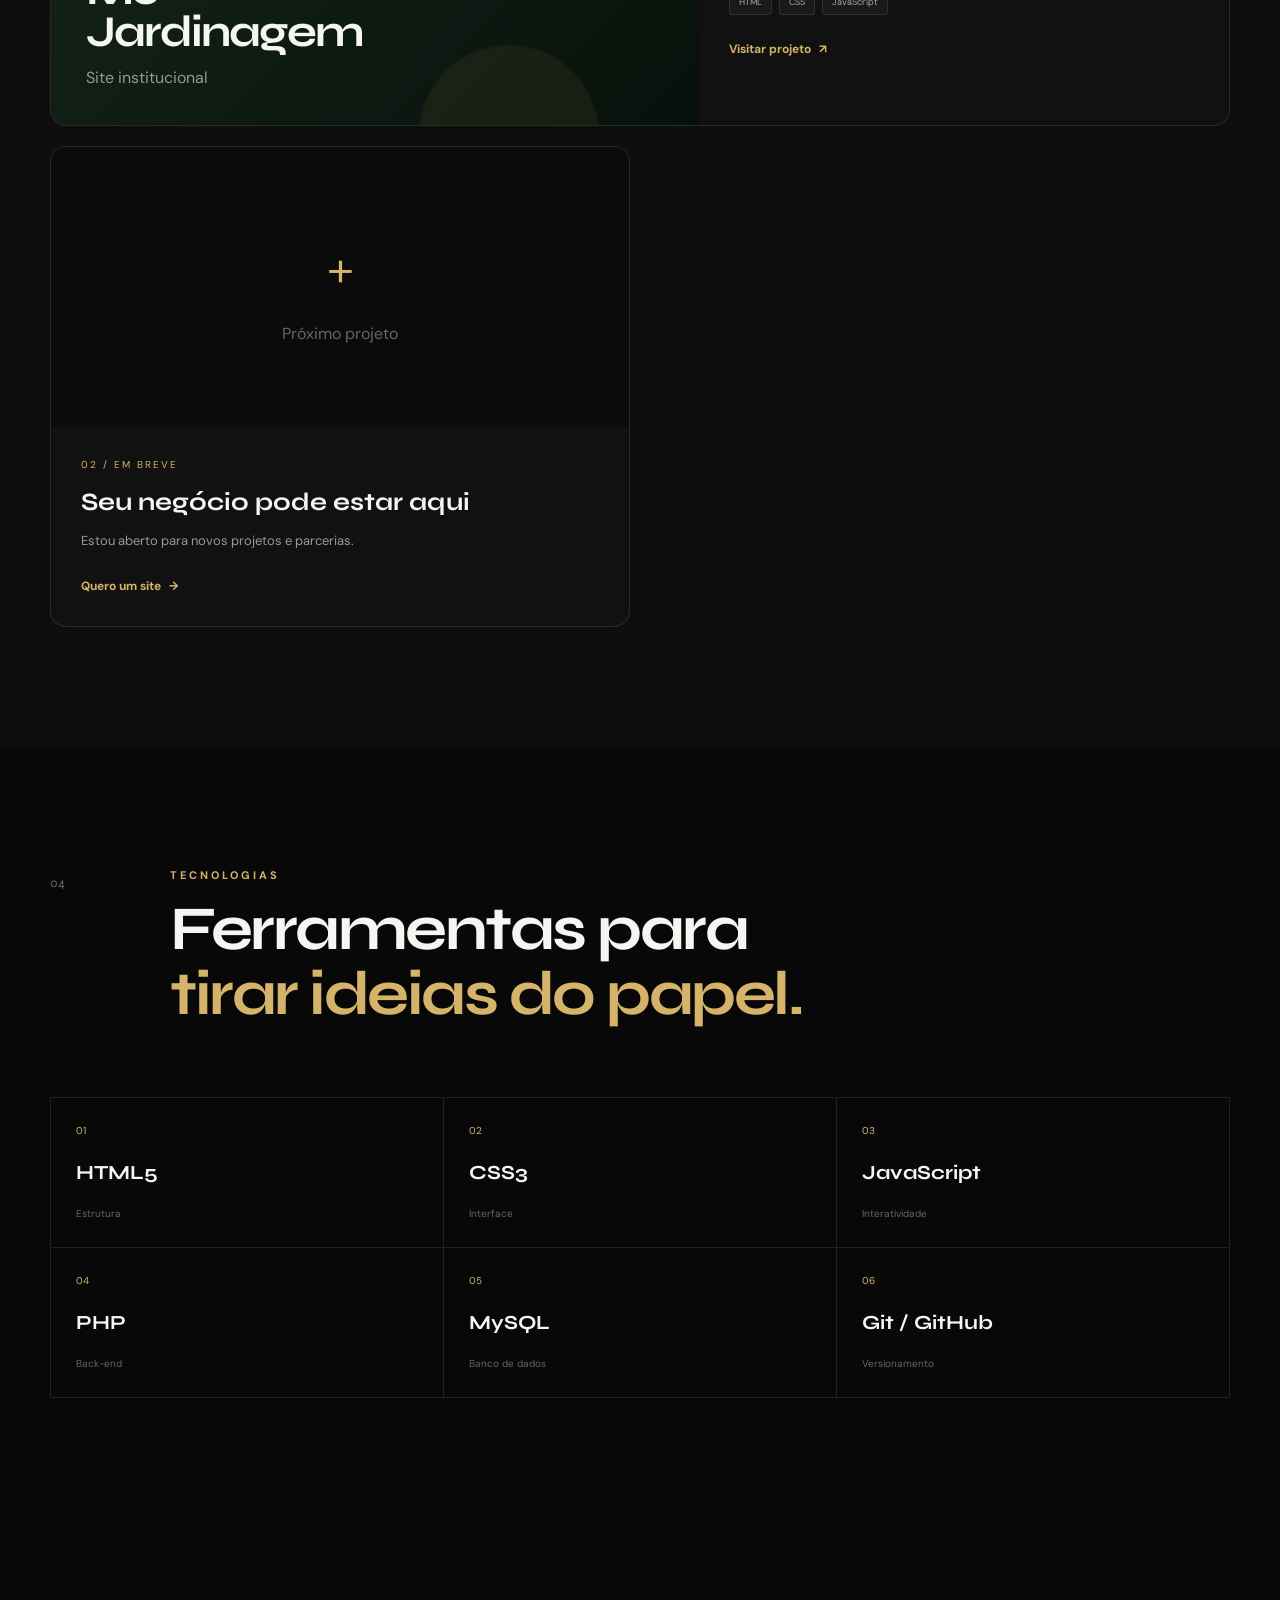
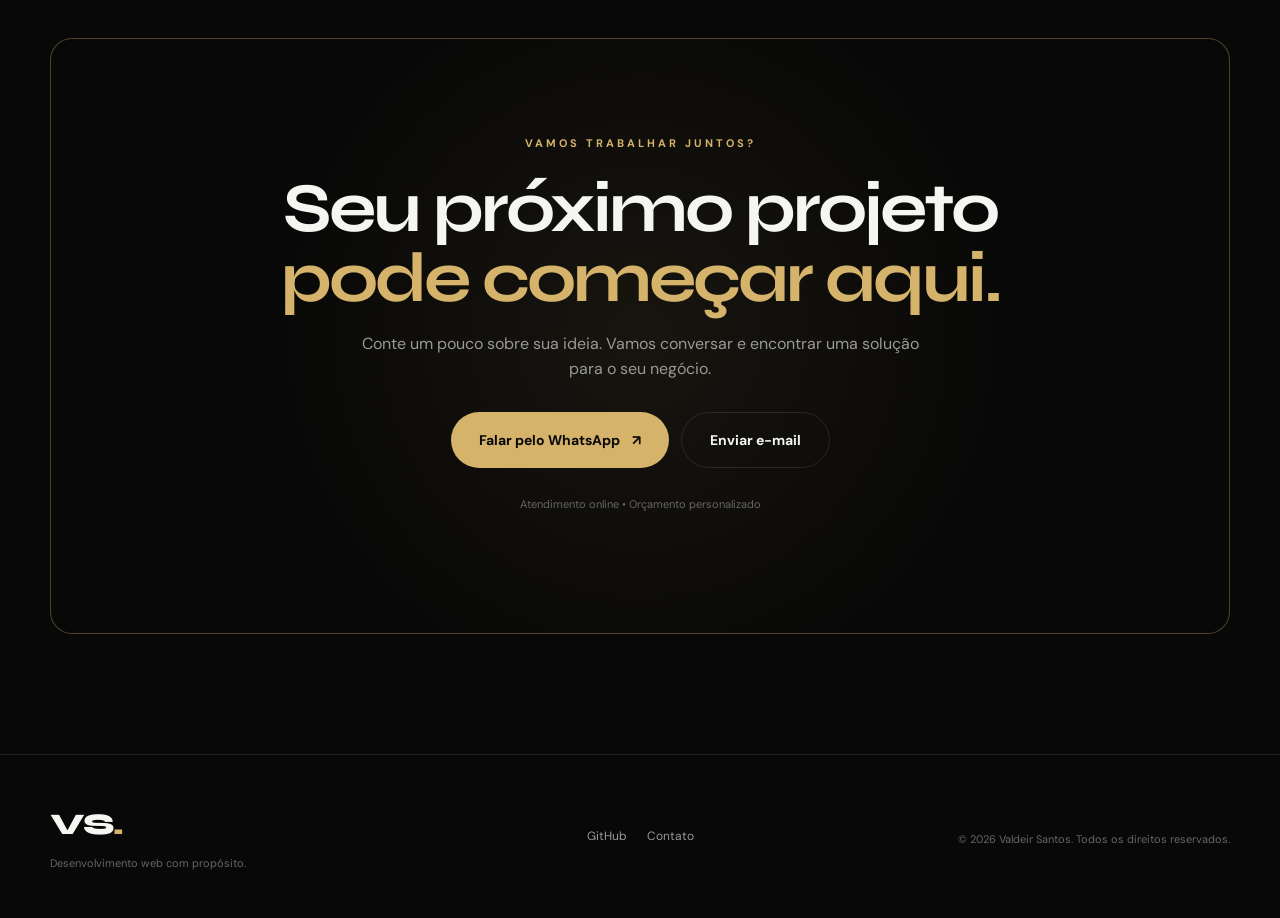
==== commit a782ed67: "Update index.html" ====
--- a/index.html
+++ b/index.html
@@ -3,49 +3,170 @@
 <head>
     <meta charset="UTF-8">
     <meta name="viewport" content="width=device-width, initial-scale=1.0">
-    <meta name="description" content="Portfólio profissional de Valdeir Santos — Desenvolvimento Web, sites profissionais, landing pages e sistemas web.">
+
+    <!-- SEO -->
+    <meta
+        name="description"
+        content="Valdeir Santos é Desenvolvedor Web especializado em sites profissionais, landing pages, sistemas web e integração com WhatsApp."
+    >
+    <meta
+        name="keywords"
+        content="Valdeir Santos, desenvolvedor web, criação de sites, site profissional, landing page, sistemas web, HTML, CSS, JavaScript, PHP, MySQL"
+    >
     <meta name="author" content="Valdeir Santos">
+    <meta name="robots" content="index, follow">
     <meta name="theme-color" content="#0b0b0b">
+
+    <!-- Canonical -->
+    <link rel="canonical" href="https://valdeir1003.github.io/Portfolio/">
+
+    <!-- Open Graph -->
+    <meta property="og:title" content="Valdeir Santos | Desenvolvedor Web">
+    <meta
+        property="og:description"
+        content="Desenvolvedor Web especializado em sites profissionais, landing pages, sistemas web e integração com WhatsApp."
+    >
+    <meta property="og:type" content="website">
+    <meta property="og:url" content="https://valdeir1003.github.io/Portfolio/">
+    <meta property="og:site_name" content="Valdeir Santos | Desenvolvedor Web">
+    <meta
+        property="og:image"
+        content="https://valdeir1003.github.io/Portfolio/valdeir-santos.jpg"
+    >
+    <meta
+        property="og:image:alt"
+        content="Valdeir Santos — Desenvolvedor Web"
+    >
+
+    <!-- Twitter / X -->
+    <meta name="twitter:card" content="summary_large_image">
+    <meta name="twitter:title" content="Valdeir Santos | Desenvolvedor Web">
+    <meta
+        name="twitter:description"
+        content="Sites profissionais, landing pages e sistemas web."
+    >
+    <meta
+        name="twitter:image"
+        content="https://valdeir1003.github.io/Portfolio/valdeir-santos.jpg"
+    >
+
+    <!-- Título -->
     <title>Valdeir Santos | Desenvolvedor Web</title>
 
+    <!-- Google Fonts -->
     <link rel="preconnect" href="https://fonts.googleapis.com">
     <link rel="preconnect" href="https://fonts.gstatic.com" crossorigin>
-    <link href="https://fonts.googleapis.com/css2?family=DM+Sans:wght@400;500;600;700&family=Syne:wght@600;700;800&display=swap" rel="stylesheet">
+
+    <link
+        href="https://fonts.googleapis.com/css2?family=DM+Sans:wght@400;500;600;700&family=Syne:wght@600;700;800&display=swap"
+        rel="stylesheet"
+    >
+
+    <!-- CSS -->
     <link rel="stylesheet" href="style.css">
+
+    <!-- Dados estruturados -->
+    <script type="application/ld+json">
+    {
+        "@context": "https://schema.org",
+        "@type": "Person",
+        "name": "Valdeir Santos",
+        "url": "https://valdeir1003.github.io/Portfolio/",
+        "image": "https://valdeir1003.github.io/Portfolio/valdeir-santos.jpg",
+        "jobTitle": "Desenvolvedor Web",
+        "description": "Desenvolvedor Web especializado em sites profissionais, landing pages, sistemas web e integração com WhatsApp.",
+        "sameAs": [
+            "https://github.com/valdeir1003"
+        ],
+        "knowsAbout": [
+            "HTML5",
+            "CSS3",
+            "JavaScript",
+            "PHP",
+            "MySQL",
+            "Git",
+            "GitHub",
+            "Desenvolvimento Web"
+        ]
+    }
+    </script>
 </head>
 
 <body>
+
+    <!-- Efeito do cursor -->
     <div class="cursor-glow"></div>
 
+    <!-- HEADER -->
     <header class="header" id="header">
         <div class="container nav">
+
             <a href="#inicio" class="logo" aria-label="Página inicial">
                 VS<span>.</span>
             </a>
 
-            <button class="menu-toggle" id="menuToggle" aria-label="Abrir menu" aria-expanded="false">
-                <span></span><span></span><span></span>
+            <button
+                class="menu-toggle"
+                id="menuToggle"
+                aria-label="Abrir menu"
+                aria-expanded="false"
+                type="button"
+            >
+                <span></span>
+                <span></span>
+                <span></span>
             </button>
 
-            <nav class="nav-menu" id="navMenu">
-                <a href="#inicio" class="nav-link active">Início</a>
-                <a href="#sobre" class="nav-link">Sobre</a>
-                <a href="#servicos" class="nav-link">Serviços</a>
-                <a href="#projetos" class="nav-link">Projetos</a>
-                <a href="#tecnologias" class="nav-link">Tecnologias</a>
-                <a href="#contato" class="nav-link nav-cta">Contato</a>
+            <nav class="nav-menu" id="navMenu" aria-label="Menu principal">
+
+                <a href="#inicio" class="nav-link active">
+                    Início
+                </a>
+
+                <a href="#sobre" class="nav-link">
+                    Sobre
+                </a>
+
+                <a href="#servicos" class="nav-link">
+                    Serviços
+                </a>
+
+                <a href="#projetos" class="nav-link">
+                    Projetos
+                </a>
+
+                <a href="#tecnologias" class="nav-link">
+                    Tecnologias
+                </a>
+
+                <a href="#contato" class="nav-link nav-cta">
+                    Contato
+                </a>
+
             </nav>
         </div>
     </header>
 
+
     <main>
-        <!-- HERO -->
+
+        <!-- =========================
+             HERO
+        ========================== -->
+
         <section class="hero section" id="inicio">
+
             <div class="hero-grid"></div>
 
             <div class="container hero-content">
+
+                <!-- TEXTO -->
                 <div class="hero-text reveal">
-                    <p class="eyebrow"><span class="status-dot"></span> Disponível para novos projetos</p>
+
+                    <p class="eyebrow">
+                        <span class="status-dot"></span>
+                        Disponível para novos projetos
+                    </p>
 
                     <h1>
                         Seu negócio merece uma
@@ -59,39 +180,56 @@
                     </p>
 
                     <div class="hero-buttons">
+
                         <a href="#projetos" class="btn btn-primary">
                             Ver meus projetos
                             <span>↗</span>
                         </a>
+
                         <a href="#contato" class="btn btn-outline">
                             Solicitar orçamento
                         </a>
-                    </div>
+
+                    </div>
+
 
                     <div class="hero-stats">
+
                         <div>
                             <strong>Web</strong>
                             <span>Desenvolvimento</span>
                         </div>
+
                         <div>
                             <strong>100%</strong>
                             <span>Responsivo</span>
                         </div>
+
                         <div>
                             <strong>WhatsApp</strong>
                             <span>Integração</span>
                         </div>
-                    </div>
-                </div>
-
+
+                    </div>
+
+                </div>
+
+
+                <!-- FOTO -->
                 <div class="hero-card-wrap reveal">
+
                     <div class="hero-photo-card">
+
                         <div class="hero-photo-frame">
+
                             <img
                                 src="valdeir-santos.jpg"
-                                alt="Valdeir Santos — Desenvolvedor Web"
+                                alt="Valdeir Santos, Desenvolvedor Web"
                                 class="hero-photo"
+                                width="600"
+                                height="750"
                             >
+
                             <div class="photo-gradient"></div>
 
                             <div class="photo-top-badge">
@@ -100,40 +238,83 @@
                             </div>
 
                             <div class="photo-info">
+
                                 <span>VALDEIR SANTOS</span>
-                                <strong>Desenvolvedor Web</strong>
-                                <small>HTML · CSS · JavaScript · PHP · MySQL</small>
+
+                                <strong>
+                                    Desenvolvedor Web
+                                </strong>
+
+                                <small>
+                                    HTML · CSS · JavaScript · PHP · MySQL
+                                </small>
+
                             </div>
+
                         </div>
 
                         <div class="photo-card-footer">
+
                             <span>● online</span>
-                            <span>Brasília · DF</span>
-                        </div>
-                    </div>
-                </div>
-                </div>
+
+                            <span>
+                                Brasília · DF
+                            </span>
+
+                        </div>
+
+                    </div>
+
+                </div>
+
             </div>
 
+
             <div class="scroll-indicator">
+
                 <span></span>
+
                 role para baixo
+
             </div>
+
         </section>
 
-        <!-- SOBRE -->
+
+        <!-- =========================
+             SOBRE
+        ========================== -->
+
         <section class="section about" id="sobre">
+
             <div class="container">
+
                 <div class="section-heading reveal">
-                    <span class="section-number">01</span>
+
+                    <span class="section-number">
+                        01
+                    </span>
+
                     <div>
-                        <p class="section-label">Sobre mim</p>
-                        <h2>Construindo soluções<br><span>que fazem sentido.</span></h2>
-                    </div>
-                </div>
+
+                        <p class="section-label">
+                            Sobre mim
+                        </p>
+
+                        <h2>
+                            Construindo soluções<br>
+                            <span>que fazem sentido.</span>
+                        </h2>
+
+                    </div>
+
+                </div>
+
 
                 <div class="about-grid">
+
                     <div class="about-text reveal">
+
                         <p class="lead">
                             Meu objetivo é ajudar pequenos negócios e profissionais
                             a terem uma presença digital moderna, profissional e
@@ -152,230 +333,666 @@
                             em contato com a empresa.
                         </p>
 
-                        <a href="#contato" class="text-link">Vamos conversar <span>→</span></a>
-                    </div>
+                        <a href="#contato" class="text-link">
+                            Vamos conversar
+                            <span>→</span>
+                        </a>
+
+                    </div>
+
 
                     <div class="about-highlights reveal">
+
                         <div class="highlight">
-                            <span class="highlight-icon">01</span>
+
+                            <span class="highlight-icon">
+                                01
+                            </span>
+
                             <div>
-                                <h3>Design moderno</h3>
-                                <p>Interfaces limpas, profissionais e alinhadas à identidade do negócio.</p>
+
+                                <h3>
+                                    Design moderno
+                                </h3>
+
+                                <p>
+                                    Interfaces limpas, profissionais e alinhadas
+                                    à identidade do negócio.
+                                </p>
+
                             </div>
-                        </div>
+
+                        </div>
+
 
                         <div class="highlight">
-                            <span class="highlight-icon">02</span>
+
+                            <span class="highlight-icon">
+                                02
+                            </span>
+
                             <div>
-                                <h3>Responsividade</h3>
-                                <p>Seu site adaptado para celular, tablet e computador.</p>
+
+                                <h3>
+                                    Responsividade
+                                </h3>
+
+                                <p>
+                                    Seu site adaptado para celular, tablet e computador.
+                                </p>
+
                             </div>
-                        </div>
+
+                        </div>
+
 
                         <div class="highlight">
-                            <span class="highlight-icon">03</span>
+
+                            <span class="highlight-icon">
+                                03
+                            </span>
+
                             <div>
-                                <h3>Foco no resultado</h3>
-                                <p>Contato rápido, WhatsApp e informações importantes sempre acessíveis.</p>
+
+                                <h3>
+                                    Foco no resultado
+                                </h3>
+
+                                <p>
+                                    Contato rápido, WhatsApp e informações importantes
+                                    sempre acessíveis.
+                                </p>
+
                             </div>
-                        </div>
-                    </div>
-                </div>
+
+                        </div>
+
+                    </div>
+
+                </div>
+
             </div>
+
         </section>
 
-        <!-- SERVIÇOS -->
+
+        <!-- =========================
+             SERVIÇOS
+        ========================== -->
+
         <section class="section services" id="servicos">
+
             <div class="container">
+
                 <div class="section-heading reveal">
-                    <span class="section-number">02</span>
+
+                    <span class="section-number">
+                        02
+                    </span>
+
                     <div>
-                        <p class="section-label">O que eu faço</p>
-                        <h2>Soluções para colocar<br><span>sua empresa na internet.</span></h2>
-                    </div>
-                </div>
+
+                        <p class="section-label">
+                            O que eu faço
+                        </p>
+
+                        <h2>
+                            Soluções para colocar<br>
+                            <span>sua empresa na internet.</span>
+                        </h2>
+
+                    </div>
+
+                </div>
+
 
                 <div class="services-grid">
+
+
                     <article class="service-card reveal">
-                        <span class="service-number">01</span>
-                        <div class="service-icon">⌁</div>
-                        <h3>Sites profissionais</h3>
-                        <p>Sites completos para apresentar sua empresa, serviços, localização, fotos e formas de contato.</p>
-                        <span class="service-arrow">↗</span>
+
+                        <span class="service-number">
+                            01
+                        </span>
+
+                        <div class="service-icon">
+                            ⌁
+                        </div>
+
+                        <h3>
+                            Sites profissionais
+                        </h3>
+
+                        <p>
+                            Sites completos para apresentar sua empresa,
+                            serviços, localização, fotos e formas de contato.
+                        </p>
+
+                        <span class="service-arrow">
+                            ↗
+                        </span>
+
                     </article>
 
+
                     <article class="service-card reveal">
-                        <span class="service-number">02</span>
-                        <div class="service-icon">◫</div>
-                        <h3>Landing Pages</h3>
-                        <p>Páginas focadas em divulgação, campanhas, serviços específicos e geração de contatos.</p>
-                        <span class="service-arrow">↗</span>
+
+                        <span class="service-number">
+                            02
+                        </span>
+
+                        <div class="service-icon">
+                            ◫
+                        </div>
+
+                        <h3>
+                            Landing Pages
+                        </h3>
+
+                        <p>
+                            Páginas focadas em divulgação, campanhas,
+                            serviços específicos e geração de contatos.
+                        </p>
+
+                        <span class="service-arrow">
+                            ↗
+                        </span>
+
                     </article>
 
+
                     <article class="service-card reveal">
-                        <span class="service-number">03</span>
-                        <div class="service-icon">◌</div>
-                        <h3>WhatsApp & contato</h3>
-                        <p>Integração com WhatsApp para facilitar o atendimento e transformar visitas em oportunidades.</p>
-                        <span class="service-arrow">↗</span>
+
+                        <span class="service-number">
+                            03
+                        </span>
+
+                        <div class="service-icon">
+                            ◌
+                        </div>
+
+                        <h3>
+                            WhatsApp & contato
+                        </h3>
+
+                        <p>
+                            Integração com WhatsApp para facilitar o atendimento
+                            e transformar visitas em oportunidades.
+                        </p>
+
+                        <span class="service-arrow">
+                            ↗
+                        </span>
+
                     </article>
 
+
                     <article class="service-card reveal">
-                        <span class="service-number">04</span>
-                        <div class="service-icon">⌘</div>
-                        <h3>Sistemas web</h3>
-                        <p>Soluções para cadastros, agendamentos, gerenciamento e outras necessidades do negócio.</p>
-                        <span class="service-arrow">↗</span>
+
+                        <span class="service-number">
+                            04
+                        </span>
+
+                        <div class="service-icon">
+                            ⌘
+                        </div>
+
+                        <h3>
+                            Sistemas web
+                        </h3>
+
+                        <p>
+                            Soluções para cadastros, agendamentos, gerenciamento
+                            e outras necessidades do negócio.
+                        </p>
+
+                        <span class="service-arrow">
+                            ↗
+                        </span>
+
                     </article>
-                </div>
+
+                </div>
+
             </div>
+
         </section>
 
-        <!-- PROJETOS -->
+
+        <!-- =========================
+             PROJETOS
+        ========================== -->
+
         <section class="section projects" id="projetos">
+
             <div class="container">
+
                 <div class="section-heading reveal">
-                    <span class="section-number">03</span>
+
+                    <span class="section-number">
+                        03
+                    </span>
+
                     <div>
-                        <p class="section-label">Projetos</p>
-                        <h2>Projetos que mostram<br><span>o que eu posso fazer.</span></h2>
-                    </div>
-                </div>
+
+                        <p class="section-label">
+                            Projetos
+                        </p>
+
+                        <h2>
+                            Projetos que mostram<br>
+                            <span>o que eu posso fazer.</span>
+                        </h2>
+
+                    </div>
+
+                </div>
+
 
                 <div class="projects-grid">
+
+
+                    <!-- MJ JARDINAGEM -->
+
                     <article class="project-card featured reveal">
+
                         <div class="project-visual gardening">
+
                             <div class="visual-content">
-                                <span class="visual-badge">Projeto real</span>
-                                <h3>MJ<br>Jardinagem</h3>
-                                <p>Site institucional</p>
+
+                                <span class="visual-badge">
+                                    Projeto real
+                                </span>
+
+                                <h3>
+                                    MJ<br>
+                                    Jardinagem
+                                </h3>
+
+                                <p>
+                                    Site institucional
+                                </p>
+
                             </div>
+
                             <div class="visual-shape shape-one"></div>
+
                             <div class="visual-shape shape-two"></div>
-                        </div>
+
+                        </div>
+
 
                         <div class="project-info">
+
                             <div>
-                                <span class="project-type">01 / Website</span>
-                                <h3>MJ Jardinagem</h3>
-                                <p>Site profissional para empresa de jardinagem, com apresentação de serviços e contato direto pelo WhatsApp.</p>
+
+                                <span class="project-type">
+                                    01 / Website
+                                </span>
+
+                                <h3>
+                                    MJ Jardinagem
+                                </h3>
+
+                                <p>
+                                    Site profissional para empresa de jardinagem,
+                                    com apresentação de serviços e contato direto
+                                    pelo WhatsApp.
+                                </p>
+
                             </div>
+
+
                             <div class="project-tags">
-                                <span>HTML</span>
-                                <span>CSS</span>
-                                <span>JavaScript</span>
+
+                                <span>
+                                    HTML
+                                </span>
+
+                                <span>
+                                    CSS
+                                </span>
+
+                                <span>
+                                    JavaScript
+                                </span>
+
                             </div>
-                           <a class="project-link"
-   href="https://valdeir1003.github.io/mj-jardinagem/index.html"
-   target="_blank"
-   rel="noopener noreferrer">
-    Visitar projeto <span>↗</span>
-</a>
-                        </div>
+
+
+                            <a
+                                class="project-link"
+                                href="https://valdeir1003.github.io/mj-jardinagem/"
+                                target="_blank"
+                                rel="noopener noreferrer"
+                                aria-label="Visitar projeto MJ Jardinagem"
+                            >
+                                Visitar projeto
+                                <span>↗</span>
+                            </a>
+
+                        </div>
+
                     </article>
+
+
+                    <!-- PROJETO FUTURO -->
+
                     <article class="project-card coming-soon reveal">
+
                         <div class="project-visual future">
-                            <div class="future-plus">+</div>
-                            <span>Próximo projeto</span>
-                        </div>
+
+                            <div class="future-plus">
+                                +
+                            </div>
+
+                            <span>
+                                Próximo projeto
+                            </span>
+
+                        </div>
+
+
                         <div class="project-info">
-                            <span class="project-type">03 / Em breve</span>
-                            <h3>Seu negócio pode estar aqui</h3>
-                            <p>Estou aberto para novos projetos e parcerias.</p>
-                            <a href="#contato" class="project-link">Quero um site <span>→</span></a>
-                        </div>
+
+                            <span class="project-type">
+                                02 / Em breve
+                            </span>
+
+                            <h3>
+                                Seu negócio pode estar aqui
+                            </h3>
+
+                            <p>
+                                Estou aberto para novos projetos e parcerias.
+                            </p>
+
+                            <a href="#contato" class="project-link">
+                                Quero um site
+                                <span>
+                                    →
+                                </span>
+                            </a>
+
+                        </div>
+
                     </article>
-                </div>
+
+                </div>
+
             </div>
+
         </section>
 
-        <!-- TECNOLOGIAS -->
+
+        <!-- =========================
+             TECNOLOGIAS
+        ========================== -->
+
         <section class="section technologies" id="tecnologias">
+
             <div class="container">
+
                 <div class="section-heading reveal">
-                    <span class="section-number">04</span>
+
+                    <span class="section-number">
+                        04
+                    </span>
+
                     <div>
-                        <p class="section-label">Tecnologias</p>
-                        <h2>Ferramentas para<br><span>tirar ideias do papel.</span></h2>
-                    </div>
-                </div>
+
+                        <p class="section-label">
+                            Tecnologias
+                        </p>
+
+                        <h2>
+                            Ferramentas para<br>
+                            <span>tirar ideias do papel.</span>
+                        </h2>
+
+                    </div>
+
+                </div>
+
 
                 <div class="tech-list reveal">
+
+
                     <div class="tech-item">
-                        <span class="tech-symbol">01</span>
-                        <strong>HTML5</strong>
-                        <small>Estrutura</small>
-                    </div>
+
+                        <span class="tech-symbol">
+                            01
+                        </span>
+
+                        <strong>
+                            HTML5
+                        </strong>
+
+                        <small>
+                            Estrutura
+                        </small>
+
+                    </div>
+
+
                     <div class="tech-item">
-                        <span class="tech-symbol">02</span>
-                        <strong>CSS3</strong>
-                        <small>Interface</small>
-                    </div>
+
+                        <span class="tech-symbol">
+                            02
+                        </span>
+
+                        <strong>
+                            CSS3
+                        </strong>
+
+                        <small>
+                            Interface
+                        </small>
+
+                    </div>
+
+
                     <div class="tech-item">
-                        <span class="tech-symbol">03</span>
-                        <strong>JavaScript</strong>
-                        <small>Interatividade</small>
-                    </div>
+
+                        <span class="tech-symbol">
+                            03
+                        </span>
+
+                        <strong>
+                            JavaScript
+                        </strong>
+
+                        <small>
+                            Interatividade
+                        </small>
+
+                    </div>
+
+
                     <div class="tech-item">
-                        <span class="tech-symbol">04</span>
-                        <strong>PHP</strong>
-                        <small>Back-end</small>
-                    </div>
+
+                        <span class="tech-symbol">
+                            04
+                        </span>
+
+                        <strong>
+                            PHP
+                        </strong>
+
+                        <small>
+                            Back-end
+                        </small>
+
+                    </div>
+
+
                     <div class="tech-item">
-                        <span class="tech-symbol">05</span>
-                        <strong>MySQL</strong>
-                        <small>Banco de dados</small>
-                    </div>
+
+                        <span class="tech-symbol">
+                            05
+                        </span>
+
+                        <strong>
+                            MySQL
+                        </strong>
+
+                        <small>
+                            Banco de dados
+                        </small>
+
+                    </div>
+
+
                     <div class="tech-item">
-                        <span class="tech-symbol">06</span>
-                        <strong>Git / GitHub</strong>
-                        <small>Versionamento</small>
-                    </div>
-                </div>
+
+                        <span class="tech-symbol">
+                            06
+                        </span>
+
+                        <strong>
+                            Git / GitHub
+                        </strong>
+
+                        <small>
+                            Versionamento
+                        </small>
+
+                    </div>
+
+                </div>
+
             </div>
+
         </section>
 
-        <!-- CTA -->
+
+        <!-- =========================
+             CONTATO
+        ========================== -->
+
         <section class="cta-section" id="contato">
+
             <div class="container">
+
                 <div class="cta-box reveal">
-                    <span class="section-label">Vamos trabalhar juntos?</span>
-                    <h2>Seu próximo projeto<br><span>pode começar aqui.</span></h2>
-                    <p>Conte um pouco sobre sua ideia. Vamos conversar e encontrar uma solução para o seu negócio.</p>
+
+                    <span class="section-label">
+                        Vamos trabalhar juntos?
+                    </span>
+
+                    <h2>
+                        Seu próximo projeto<br>
+                        <span>pode começar aqui.</span>
+                    </h2>
+
+                    <p>
+                        Conte um pouco sobre sua ideia. Vamos conversar e encontrar
+                        uma solução para o seu negócio.
+                    </p>
+
 
                     <div class="cta-buttons">
-                        <a class="btn btn-primary btn-large" id="whatsappButton" href="#" target="_blank" rel="noopener noreferrer">
-                            Falar pelo WhatsApp <span>↗</span>
+
+                        <a
+                            class="btn btn-primary btn-large"
+                            id="whatsappButton"
+                            href="#"
+                            target="_blank"
+                            rel="noopener noreferrer"
+                        >
+                            Falar pelo WhatsApp
+                            <span>↗</span>
                         </a>
-                        <a class="btn btn-outline btn-large" href="mailto:valdeir4500@gmail.com">
+
+
+                        <a
+                            class="btn btn-outline btn-large"
+                            href="mailto:valdeir4500@gmail.com"
+                        >
                             Enviar e-mail
                         </a>
-                    </div>
-
-                    <p class="contact-note">Atendimento online • Orçamento personalizado</p>
-                </div>
+
+                    </div>
+
+
+                    <p class="contact-note">
+                        Atendimento online • Orçamento personalizado
+                    </p>
+
+                </div>
+
             </div>
+
         </section>
+
     </main>
 
+
+    <!-- =========================
+         FOOTER
+    ========================== -->
+
     <footer class="footer">
+
         <div class="container footer-content">
+
             <div>
-                <a href="#inicio" class="logo">VS<span>.</span></a>
-                <p>Desenvolvimento web com propósito.</p>
+
+                <a href="#inicio" class="logo">
+                    VS<span>.</span>
+                </a>
+
+                <p>
+                    Desenvolvimento web com propósito.
+                </p>
+
             </div>
 
+
             <div class="footer-social">
-                <a href="https://github.com/valdeir1003" target="_blank" rel="noopener noreferrer" aria-label="GitHub">GitHub</a>
-                <a href="#contato">Contato</a>
+
+                <a
+                    href="https://github.com/valdeir1003"
+                    target="_blank"
+                    rel="noopener noreferrer"
+                    aria-label="GitHub de Valdeir Santos"
+                >
+                    GitHub
+                </a>
+
+                <a href="#contato">
+                    Contato
+                </a>
+
             </div>
 
-            <p class="copyright">© <span id="year"></span> Valdeir Santos. Todos os direitos reservados.</p>
+
+            <p class="copyright">
+                © <span id="year"></span>
+                Valdeir Santos.
+                Todos os direitos reservados.
+            </p>
+
         </div>
+
     </footer>
 
-    <a href="#inicio" class="back-top" id="backTop" aria-label="Voltar ao topo">↑</a>
+
+    <!-- BOTÃO VOLTAR AO TOPO -->
+
+    <a
+        href="#inicio"
+        class="back-top"
+        id="backTop"
+        aria-label="Voltar ao topo"
+    >
+        ↑
+    </a>
+
+
+    <!-- JAVASCRIPT -->
 
     <script src="script.js"></script>
+
 </body>
-</html>+</html>
